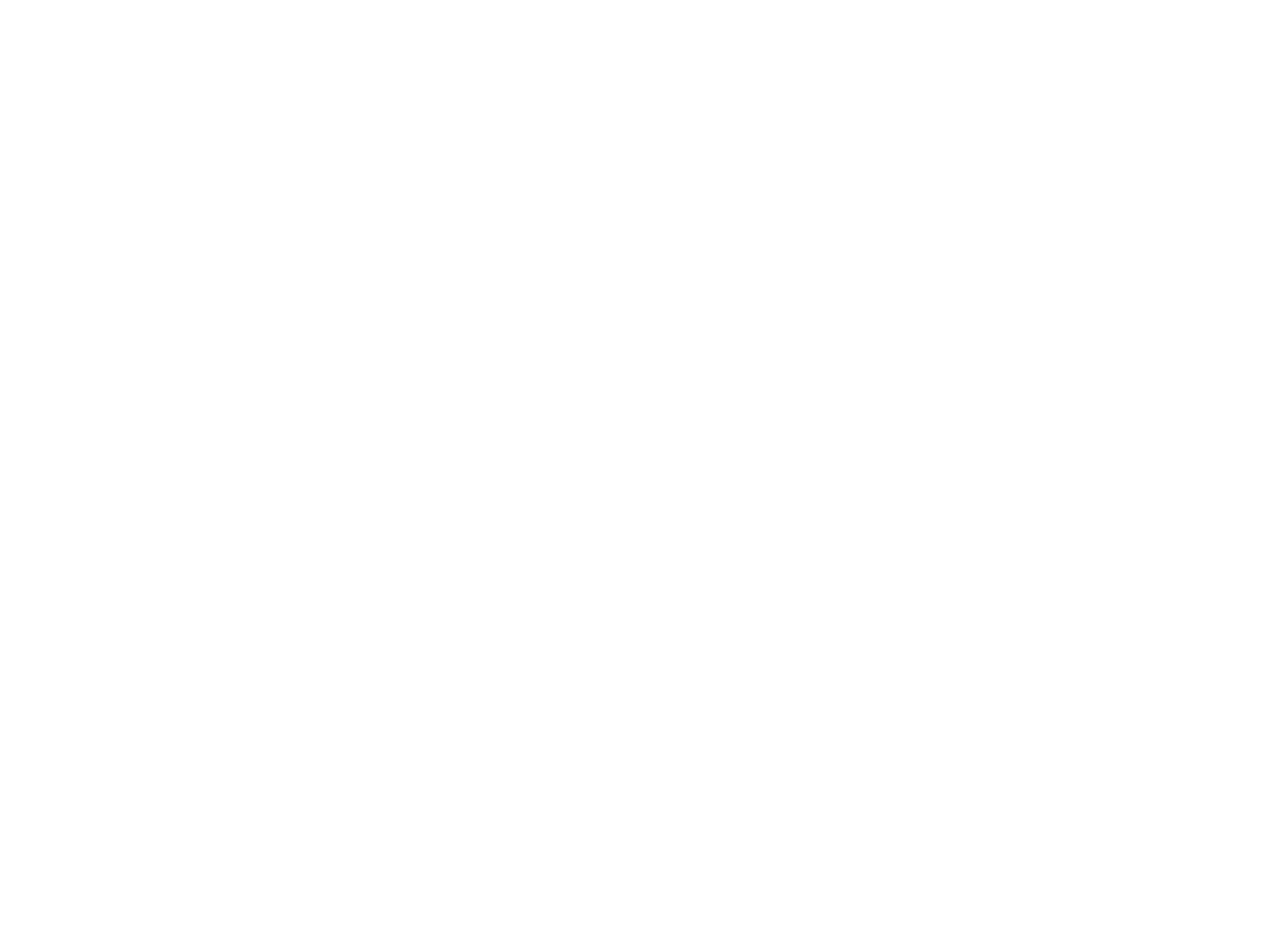
==== disco.html @ 9156b83f "almost doneee" ====
<!DOCTYPE html>
<html lang="en">
<head>
	<meta charset="UTF-8">
    <meta http-equiv="x-ua-compatible" content="ie=edge">
    	<title>Disco &#9733; Hannah Vine</title>
    <link rel="stylesheet" href="css/main.css">
    <meta name="viewport" content="width=device-width, initial-scale=1">
    <link rel="apple-touch-icon" href="img/apple-touch-icon.png">
    <link rel="icon" href="img/favicon.ico">
    <link rel="stylesheet" href="https://cdnjs.cloudflare.com/ajax/libs/font-awesome/4.7.0/css/font-awesome.min.css">
    <script src="https://code.jquery.com/jquery-3.1.1.min.js" integrity="sha256-hVVnYaiADRTO2PzUGmuLJr8BLUSjGIZsDYGmIJLv2b8=" crossorigin="anonymous"></script>
</head>
<body>
<!-- <div class="longscroll">
	<img class="iphone" src="img/disco/iphone2.png">
    <div class="scrollme">
    <img class="longscroll" src="img/disco/their-profile.jpg" alt="">
    </div>
</div> -->

<iframe width="438" height="930" src="//invis.io/9RCE2V24G" frameborder="0" allowfullscreen></iframe></body>
</html>
---- css/main.css ----
/*
 * What follows is the result of much research on cross-browser styling.
 * Credit left inline and big thanks to Nicolas Gallagher, Jonathan Neal,
 * Kroc Camen, and the H5BP dev community and team.
 */
/* ==========================================================================
   Base styles: opinionated defaults
   ========================================================================== */
/* line 11, ../scss/_before.scss */
html {
  color: #222;
  font-size: 1em;
  line-height: 1.4;
}

/*
 * Remove text-shadow in selection highlight:
 * https://twitter.com/miketaylr/status/12228805301
 *
 * These selection rule sets have to be separate.
 * Customize the background color to match your design.
 */
/* line 25, ../scss/_before.scss */
::selection {
  background: #b3d4fc;
  text-shadow: none;
}

/*
 * A better looking default horizontal rule
 */
/* line 34, ../scss/_before.scss */
hr {
  display: block;
  height: 1px;
  border: 0;
  border-top: 1px solid #ccc;
  margin: 1em 0;
  padding: 0;
}

/*
 * Remove the gap between audio, canvas, iframes,
 * images, videos and the bottom of their containers:
 * https://github.com/h5bp/html5-boilerplate/issues/440
 */
/* line 49, ../scss/_before.scss */
audio,
canvas,
iframe,
img,
svg,
video {
  vertical-align: middle;
}

/*
 * Remove default fieldset styles.
 */
/* line 62, ../scss/_before.scss */
fieldset {
  border: 0;
  margin: 0;
  padding: 0;
}

/*
 * Allow only vertical resizing of textareas.
 */
/* line 72, ../scss/_before.scss */
textarea {
  resize: vertical;
}

/* ==========================================================================
   Browser Upgrade Prompt
   ========================================================================== */
/* line 80, ../scss/_before.scss */
.browserupgrade {
  margin: 0.2em 0;
  background: #ccc;
  color: #000;
  padding: 0.2em 0;
}

/* line 2, ../scss/_base.scss */
*,
*:before,
*:after {
  padding: 0;
  margin: 0;
}

/* line 9, ../scss/_base.scss */
.container {
  width: 100vw;
  margin-left: auto;
  margin-right: auto;
  max-width: 100%;
}

/* line 16, ../scss/_base.scss */
.container2 {
  max-width: 100vw;
  margin-left: auto;
  margin-right: auto;
  padding-left: 20px;
}

/* line 23, ../scss/_base.scss */
.clearfix {
  display: table;
  content: " ";
  clear: both;
}

/* line 29, ../scss/_base.scss */
.container:after {
  content: " ";
  display: block;
  clear: both;
}

@font-face {
  font-family: "nowalt";
  src: url(../fonts/NowAlt-Medium.otf);
}
@font-face {
  font-family: "grobe";
  src: url(../fonts/grobe-deutschmeister.ttf);
}
@font-face {
  font-family: "circular-bold";
  src: url(../fonts/circular-bold.otf);
}
@font-face {
  font-family: "bluunext";
  src: url(../fonts/bluunext-bold.ttf);
}
@font-face {
  font-family: "bluunext-bolditalic";
  src: url(../fonts/bluunext-bolditalic.ttf);
}
@font-face {
  font-family: "circular";
  src: url(../fonts/circular-book.otf);
}
/* line 89, ../scss/_base.scss */
a:link {
  text-decoration: none;
  color: #242424;
}

/* line 94, ../scss/_base.scss */
a:visited {
  color: #242424;
}

/* line 98, ../scss/_base.scss */
a:hover {
  text-decoration: none;
  color: #a543ff;
}

/* line 103, ../scss/_base.scss */
a:active {
  text-decoration: none;
  color: black;
}

/* line 108, ../scss/_base.scss */
main .design a:link section {
  background-color: rgba(255, 196, 255, 0.1);
  border-color: #1e1e1e;
}

/* line 113, ../scss/_base.scss */
main .design a:visited section {
  background-color: rgba(255, 196, 255, 0.1);
}

/* line 117, ../scss/_base.scss */
main .design a:hover section {
  background-color: transparent;
}

/* line 121, ../scss/_base.scss */
main .design a:active section {
  background-color: #a543ff;
}

/* line 125, ../scss/_base.scss */
main .design a:link section p {
  color: rgba(255, 196, 255, 0.7);
}

/* line 130, ../scss/_base.scss */
main .design a:visited section p {
  color: rgba(255, 196, 255, 0.7);
}

/* line 134, ../scss/_base.scss */
main .design a:hover section p {
  color: #a543ff;
  border-color: #a543ff;
}

/* line 139, ../scss/_base.scss */
main .design a:active section p {
  color: #a543ff;
}

/* line 144, ../scss/_base.scss */
main .code a:link section {
  background-color: rgba(143, 255, 161, 0.05);
  border-color: rgba(143, 255, 161, 0.7);
}

/* line 149, ../scss/_base.scss */
main .code a:visited section {
  background-color: rgba(143, 255, 161, 0.1);
}

/* line 153, ../scss/_base.scss */
main .code a:hover section {
  background-color: transparent;
}

/* line 158, ../scss/_base.scss */
main .code a:active section {
  background-color: #a543ff;
}

/* line 162, ../scss/_base.scss */
main .code a:link section p {
  color: rgba(143, 255, 161, 0.7);
  border-color: #8fffa1;
}
/* line 166, ../scss/_base.scss */
main .code a:link section p i {
  display: none;
}

/* line 171, ../scss/_base.scss */
main .code a:visited section p {
  color: rgba(143, 255, 161, 0.7);
  border-color: rgba(143, 255, 161, 0.7);
}

/* line 176, ../scss/_base.scss */
main .code a:hover section p {
  color: #a543ff;
  border-color: #a543ff;
}
/* line 179, ../scss/_base.scss */
main .code a:hover section p i {
  display: inline;
}

/* line 184, ../scss/_base.scss */
main .code a:active section p {
  color: #a543ff;
}

/* line 189, ../scss/_base.scss */
main .resume a:link section {
  background-color: rgba(34, 138, 255, 0.2);
  border-color: #1e1e1e;
}

/* line 194, ../scss/_base.scss */
main .resume a:visited section {
  background-color: rgba(34, 138, 255, 0.4);
}

/* line 198, ../scss/_base.scss */
main .resume a:hover section {
  background-color: transparent;
}

/* line 202, ../scss/_base.scss */
main .resume a:active section {
  background-color: #a543ff;
}

/* line 206, ../scss/_base.scss */
body {
  font-family: "circular";
}

/* line 235, ../scss/_base.scss */
.top {
  height: 650px;
}

/* line 239, ../scss/_base.scss */
.head {
  position: fixed;
  background-color: white;
  width: 100%;
  margin-left: 0px;
  z-index: 1000;
  margin-top: -400px;
}

/* line 249, ../scss/_base.scss */
#plus {
  color: black;
  font-size: 55px;
  padding: 0px 10px;
}

/* line 256, ../scss/_base.scss */
a.anchor {
  display: block;
  position: relative;
  top: -130px;
  visibility: hidden;
}

/* line 263, ../scss/_base.scss */
header {
  font-family: "bluunext";
  font-size: 24px;
  color: white;
  min-width: 350px;
  text-align: center;
  display: flex;
  align-items: center;
  justify-content: space-between;
  max-width: 97vw;
  height: 60px;
}

/* line 279, ../scss/_base.scss */
h1 {
  margin-left: 3vw;
}

/* line 281, ../scss/_base.scss */
nav {
  font-family: "bluunext";
  font-variant: italic;
  max-width: 100%;
  background-color: grey;
  text-align: center;
  padding: 10px 0px;
}
/* line 289, ../scss/_base.scss */
nav ul {
  display: flex;
  justify-content: space-around;
  width: 60vw;
  /* text-align: center; */
  margin-left: auto;
  margin-right: auto;
}
/* line 296, ../scss/_base.scss */
nav ul li {
  display: inline;
  font-size: 14px;
  color: white;
}
/* line 301, ../scss/_base.scss */
nav ul li img {
  height: 12px;
  width: 12px;
}

/* line 309, ../scss/_base.scss */
li.maincontact {
  margin-right: 0px;
}

/* line 349, ../scss/_base.scss */
h2 {
  font-family: "bluunext";
  font-size: 26px;
  color: white;
  padding-left: 35px;
  padding-top: 10px;
}

/* line 357, ../scss/_base.scss */
.design section {
  background-color: rgba(255, 196, 255, 0.5);
}

/* line 361, ../scss/_base.scss */
.design h2 {
  color: #ffc4ff;
}

/* line 365, ../scss/_base.scss */
.code h2 {
  color: #8fffa1;
}

/* line 369, ../scss/_base.scss */
.resume h2 {
  color: #228aff;
}

/* line 373, ../scss/_base.scss */
main div.resume2 {
  margin-top: 0px;
  text-align: center;
}

/* line 378, ../scss/_base.scss */
img.resume2 {
  margin-top: 0px;
  max-height: 100vh;
  max-width: 100vw;
  vertical-align: middle;
}

/* line 385, ../scss/_base.scss */
.contact h2 {
  color: yellow;
}

/* line 389, ../scss/_base.scss */
.contact {
  background-color: rgba(255, 255, 0, 0.1);
}

/* line 393, ../scss/_base.scss */
.contact:hover {
  background-color: white;
}

/* line 397, ../scss/_base.scss */
p {
  font-family: "circular";
  font-size: 10px;
}

/* line 411, ../scss/_base.scss */
#introright {
  bottom: 13vw;
  position: relative;
  height: 300px;
  right: 13px;
  background-color: rgba(245, 245, 220, 0.6);
  float: right;
  width: 44vw;
  margin: 0px 50px 0px 0px;
  z-index: 3;
}
/* line 422, ../scss/_base.scss */
#introright p {
  padding: 10px;
  font-size: 12px;
  line-height: 20px;
}

/* line 431, ../scss/_base.scss */
#skillz {
  top: 213px;
  position: relative;
  margin-right: 3vw;
  left: -500px;
  z-index: 1;
}
/* line 438, ../scss/_base.scss */
#skillz p {
  text-transform: uppercase;
  letter-spacing: 1.6px;
  font-size: 8px;
}

/* line 446, ../scss/_base.scss */
#canvas-5 {
  top: 218px;
  position: relative;
  height: 385px;
  background-color: beige;
  /* float: right; */
  width: 44vw;
  margin: 0vw 3vw 0vw 0vw;
  z-index: 0;
}

/* line 457, ../scss/_base.scss */
#introleft {
  top: 0px;
  height: 700px;
  width: 100%;
  padding-top: 0px;
  background: url(../img/volcano-bg.jpg) no-repeat center center;
  background-size: cover;
  margin: 0vw;
  position: relative;
  float: left;
  z-index: 2;
  display: flex;
  justify-content: center;
  text-align: center;
}
/* line 478, ../scss/_base.scss */
#introleft p {
  font-size: 20px;
  color: #242424;
  padding: 30px 80px;
}
/* line 487, ../scss/_base.scss */
#introleft h4 {
  /* font-style: italic; */
  font-family: "bluunext";
  text-align: center;
  padding: 0px 10px;
  -webkit-text-stroke: black;
  -webkit-text-stroke-width: 1px;
  color: white;
}

/* line 506, ../scss/_base.scss */
.handshake {
  font-size: 7vw;
  position: relative;
  top: 30%;
}

/* line 515, ../scss/_base.scss */
#star {
  padding-top: 50px;
  margin-left: auto;
  margin-right: auto;
  text-align: center;
  position: static;
}
/* line 521, ../scss/_base.scss */
#star img {
  width: 15vw;
  margin: 0px -12px;
}
/* line 525, ../scss/_base.scss */
#star #starleft {
  position: relative;
}
/* line 528, ../scss/_base.scss */
#star #starright {
  position: relative;
}

/* line 533, ../scss/_base.scss */
#linedown {
  height: 100px;
  width: 2px;
  margin-left: auto;
  margin-right: auto;
}

/* line 540, ../scss/_base.scss */
.gradline {
  display: block;
  width: 450px;
  height: 7px;
  padding: 0px 12px;
}

/* line 547, ../scss/_base.scss */
#projectsnav {
  display: flex;
  align-items: center;
  transform: rotate(-90deg) translate(30%, -500px);
  z-index: 200;
}

/* line 554, ../scss/_base.scss */
#resumenav {
  display: flex;
  align-items: center;
  transform: rotate(-90deg) translate(30%, -500px);
}

/* line 577, ../scss/_base.scss */
.projvisuals {
  padding: 7vw 5vw;
  width: 50vw;
  position: relative;
  text-align: center;
  display: flex;
  flex-direction: column;
  align-items: center;
}
/* line 586, ../scss/_base.scss */
.projvisuals .topbar {
  z-index: 21;
}
/* line 590, ../scss/_base.scss */
.projvisuals img {
  width: 50vw;
  text-align: center;
  z-index: 20;
}
/* line 598, ../scss/_base.scss */
.projvisuals #proj1pic {
  -webkit-filter: drop-shadow(12px 12px 14px #7584ef);
}
/* line 603, ../scss/_base.scss */
.projvisuals #proj2pic {
  -webkit-filter: drop-shadow(12px 12px 14px #b069ce);
}

/* line 610, ../scss/_base.scss */
#proj1vis {
  background-color: aliceblue;
}

/* line 617, ../scss/_base.scss */
#proj2vis {
  background-color: rgba(232, 211, 237, 0.6);
}

/* line 621, ../scss/_base.scss */
#proj3vis {
  background-color: #e0ffe4;
  padding: 7vw 0vw;
}
/* line 626, ../scss/_base.scss */
#proj3vis img {
  width: 27vw;
  -webkit-filter: drop-shadow(12px 12px 14px #b2e64c);
}

/* line 633, ../scss/_base.scss */
.project {
  margin: 100px 0px;
}
/* line 635, ../scss/_base.scss */
.project a {
  display: flex;
  width: 93vw;
  margin-left: 5vw;
  margin-right: auto;
  justify-content: space-around;
  align-items: center;
}
/* line 650, ../scss/_base.scss */
.project a:hover p {
  color: black;
}

/* line 657, ../scss/_base.scss */
.pinfo {
  display: flex;
  flex-direction: column;
  width: 30vw;
  align-items: center;
}
/* line 662, ../scss/_base.scss */
.pinfo p {
  padding: 4vw 0vw;
  text-transform: uppercase;
  letter-spacing: 1.6px;
  font-size: 8px;
}
/* line 668, ../scss/_base.scss */
.pinfo .strokeme {
  -webkit-text-stroke: 1px black;
}
/* line 676, ../scss/_base.scss */
.pinfo .ptitle {
  color: white;
  width: 178px;
}

/* line 687, ../scss/_base.scss */
#p1title {
  font-family: 'grobe';
  text-align: right;
  float: right;
  /* margin-right: 1vw; */
  font-size: 51px;
  line-height: 50px;
}

/* line 698, ../scss/_base.scss */
#p2title {
  color: white;
  padding-right: 27px;
  font-size: 45px;
  font-family: circular-bold;
  padding-right: 3vw;
}
/* line 706, ../scss/_base.scss */
#p2title span {
  -webkit-text-stroke: 0px;
  font-size: 10px;
  color: black;
}

/* line 715, ../scss/_base.scss */
#p3title {
  font-family: "nowalt";
  font-size: 75px;
  letter-spacing: -1.6px;
}
/* line 719, ../scss/_base.scss */
#p3title img {
  width: 250px;
}

/* line 725, ../scss/_base.scss */
#resume1 {
  background-color: lightblue;
}

/* line 729, ../scss/_base.scss */
.fixme {
  position: fixed;
}

/* line 733, ../scss/_base.scss */
#projectstext {
  width: 110px;
  text-align: center;
  font-size: 12px;
  text-transform: uppercase;
  letter-spacing: 2px;
}

/* line 739, ../scss/_base.scss */
#resumetext {
  width: 110px;
  text-align: center;
  font-size: 12px;
  text-transform: uppercase;
  letter-spacing: 2px;
}

/* line 746, ../scss/_base.scss */
.xout {
  transform: rotate(45deg);
}

/* line 771, ../scss/_base.scss */
main {
  display: flex;
  flex-direction: column;
}
/* line 775, ../scss/_base.scss */
main div.design {
  padding-top: 120px;
}

/* line 780, ../scss/_base.scss */
main section {
  background-color: white;
  margin-bottom: 25px;
  margin-top: 25px;
  max-width: 100vw;
  display: flex;
  align-items: center;
}

/* line 792, ../scss/_base.scss */
main div {
  margin-top: 100px;
}

/* line 796, ../scss/_base.scss */
main section img {
  margin-left: 35px;
  margin-top: 20px;
  margin-bottom: 20px;
  vertical-align: middle;
  max-width: 80%;
}

/* line 804, ../scss/_base.scss */
main section p {
  display: inline;
  vertical-align: 50%;
  border: 1px solid #ffc4ff;
  padding: 5px;
  max-width: 100%;
  margin-right: 20px;
  font-size: 14px;
  margin-left: 20px;
  color: #242424;
}

/* line 816, ../scss/_base.scss */
.little {
  font-size: 10px;
  text-align: center;
}

/* line 821, ../scss/_base.scss */
.contact {
  max-width: 100vw;
  margin-bottom: 40px;
  padding-left: 40px;
  padding-right: 10px;
  color: #242424;
}
/* line 824, ../scss/_base.scss */
.contact h2 {
  margin-bottom: 30px;
  padding-left: 0px;
}
/* line 828, ../scss/_base.scss */
.contact p {
  font-size: 25px;
}

/* line 841, ../scss/_base.scss */
.iphone {
  width: 20%;
  position: absolute;
}

/* line 846, ../scss/_base.scss */
.longscroll {
  width: 20%;
}

/* line 850, ../scss/_base.scss */
.scrollme {
  position: fixed;
  height: 300px;
  overflow: hidden;
}

@media only screen and (max-width: 930px) {
  /* line 858, ../scss/_base.scss */
  main div.resume2 {
    margin-top: 0px;
  }

  /* line 861, ../scss/_base.scss */
  .stick {
    display: none;
  }

  /* line 864, ../scss/_base.scss */
  main section img {
    margin-left: 0px;
  }

  /* line 867, ../scss/_base.scss */
  .head {
    display: block;
  }

  /* line 870, ../scss/_base.scss */
  nav {
    padding-left: 40px;
    padding-bottom: 10px;
    padding-top: 10px;
    width: 100vw;
  }
  /* line 878, ../scss/_base.scss */
  nav a {
    font-size: 18px;
  }

  /* line 882, ../scss/_base.scss */
  .intro {
    width: 100%;
  }
  /* line 884, ../scss/_base.scss */
  .intro p {
    padding-left: 20px;
    padding-right: 20px;
    margin-top: 37px;
    margin-bottom: 40px;
    padding-bottom: 40px;
    font-size: 25px;
  }

  /* line 897, ../scss/_base.scss */
  main section {
    display: flex;
    flex-direction: column;
  }

  /* line 901, ../scss/_base.scss */
  main section p {
    display: block;
    margin-top: 20px;
    margin-bottom: 20px;
    border: none;
    text-align: center;
    font-size: 20px;
  }

  /* line 909, ../scss/_base.scss */
  main section a {
    text-align: center;
  }

  /* line 912, ../scss/_base.scss */
  main section img {
    margin-bottom: 0px;
    text-align: center;
  }

  /* line 918, ../scss/_base.scss */
  .gallery .container2 {
    padding-left: 0px;
  }
  /* line 921, ../scss/_base.scss */
  .gallery div {
    padding-right: 0px;
  }
  /* line 924, ../scss/_base.scss */
  .gallery main {
    margin-top: 0px;
  }
  /* line 927, ../scss/_base.scss */
  .gallery section {
    align-items: center;
    text-align: center;
  }
  /* line 930, ../scss/_base.scss */
  .gallery section img {
    max-width: 100%;
  }
  /* line 934, ../scss/_base.scss */
  .gallery main {
    display: flex;
    flex-direction: column-reverse;
    vertical-align: 50%;
    margin-top: 0px;
  }
  /* line 940, ../scss/_base.scss */
  .gallery h2 {
    padding-left: 0px;
  }
  /* line 943, ../scss/_base.scss */
  .gallery .description {
    float: none;
    position: inherit;
    max-width: 80%;
    text-align: center;
    margin-left: 0px;
    margin-right: 0px;
    padding-left: 50px;
    padding-right: 50px;
  }
  /* line 952, ../scss/_base.scss */
  .gallery .description p {
    font-size: 20px;
    line-height: 30px;
  }
  /* line 957, ../scss/_base.scss */
  .gallery section p {
    max-width: 80vw;
  }
  /* line 960, ../scss/_base.scss */
  .gallery .image {
    margin-left: 5vw;
    margin-right: 5vw;
    margin-top: 0px;
  }
}
@media only screen and (max-width: 770px) {
  /* line 971, ../scss/_base.scss */
  #projectsnav {
    transform: rotate(-90deg) translate(30%, -513px);
  }

  /* line 975, ../scss/_base.scss */
  #resumenav {
    transform: rotate(-90deg) translate(30%, -513px);
  }

  /* line 979, ../scss/_base.scss */
  #introleft h4 {
    -webkit-text-stroke-width: .7px;
  }

  /* line 985, ../scss/_base.scss */
  #project1 a {
    flex-direction: column;
  }
  /* line 988, ../scss/_base.scss */
  #project1 a img {
    width: 70vw;
  }

  /* line 993, ../scss/_base.scss */
  #project2 a {
    flex-direction: column-reverse;
  }
  /* line 995, ../scss/_base.scss */
  #project2 a img {
    width: 70vw;
  }

  /* line 1000, ../scss/_base.scss */
  #project3 a {
    flex-direction: column;
  }
  /* line 1002, ../scss/_base.scss */
  #project3 a img {
    width: 50vw;
  }

  /* line 1007, ../scss/_base.scss */
  .projvisuals {
    padding: 7vw 0vw;
    width: 100vw;
    margin: 20px 0px 60px 0px;
  }

  /* line 1013, ../scss/_base.scss */
  #projects {
    z-index: 100;
    position: relative;
    top: 50px;
  }

  /* line 1020, ../scss/_base.scss */
  .project a {
    width: 100vw;
  }

  /* line 1025, ../scss/_base.scss */
  .project {
    margin: 50px 0px;
  }
  /* line 1028, ../scss/_base.scss */
  .project a {
    margin-left: 0vw;
    margin-right: 0vw;
  }

  /* line 1035, ../scss/_base.scss */
  #p1title {
    float: none;
    text-align: center;
    -webkit-text-stroke: 0.7px black;
  }

  /* line 1042, ../scss/_base.scss */
  .pinfo {
    width: 100vw;
    margin-left: auto;
    margin-right: auto;
    text-align: center;
  }
  /* line 1048, ../scss/_base.scss */
  .pinfo .ptitle {
    width: 80vw;
    margin-left: auto;
    margin-right: auto;
  }
  /* line 1055, ../scss/_base.scss */
  .pinfo p {
    padding: 25px 0px;
  }

  /* line 1060, ../scss/_base.scss */
  #p2title {
    font-size: 35px;
    padding-right: 0px;
    -webkit-text-stroke: 0.7px black;
  }
}
@media only screen and (max-width: 580px) {
  /* line 1082, ../scss/_base.scss */
  #p2title {
    font-size: 28px;
    padding-right: 0px;
    -webkit-text-stroke: 0.5px black;
  }

  /* line 1089, ../scss/_base.scss */
  #introleft h4 {
    -webkit-text-stroke-width: .5px;
  }

  /* line 1093, ../scss/_base.scss */
  #projects {
    position: relative;
    top: 100px;
  }

  /* line 1098, ../scss/_base.scss */
  main.resume2 {
    margin-top: 0px;
  }

  /* line 1101, ../scss/_base.scss */
  .stick {
    display: none;
  }

  /* line 1104, ../scss/_base.scss */
  main {
    margin-top: 200px;
  }

  /* line 1107, ../scss/_base.scss */
  main section img {
    margin-left: 0px;
  }

  /* line 1124, ../scss/_base.scss */
  .intro p {
    font-size: 18px;
    margin-top: -10px;
    line-height: 35px;
    margin-bottom: 50px;
    padding: 20px 40px;
  }

  /* line 1132, ../scss/_base.scss */
  .intro {
    margin-top: 0px;
    padding-top: 123px;
    padding-bottom: 55px;
    max-width: 100vw;
  }

  /* line 1140, ../scss/_base.scss */
  .handshake {
    top: 130px;
    font-size: 9vw;
  }

  /* line 1143, ../scss/_base.scss */
  h2 {
    font-family: "bluunext";
  }

  /* line 1146, ../scss/_base.scss */
  nav {
    float: none;
    width: 100%;
    margin-top: -10px;
    padding-left: 15px;
    text-align: center;
  }

  /* line 1154, ../scss/_base.scss */
  nav ul {
    width: 80vw;
    /* text-align: center; */
  }
  /* line 1157, ../scss/_base.scss */
  nav ul li {
    display: inline;
    font-size: 28px;
    word-spacing: -8px;
    letter-spacing: -.6px;
    padding-left: 0px;
  }
  /* line 1163, ../scss/_base.scss */
  nav ul li a {
    font-size: 18px;
  }
  /* line 1166, ../scss/_base.scss */
  nav ul li img {
    height: 6px;
    width: 6px;
    margin-right: 6px;
  }

  /* line 1175, ../scss/_base.scss */
  #introleft {
    top: 0px;
    float: none;
    width: 100%;
  }

  /* line 1181, ../scss/_base.scss */
  #canvas-5 {
    width: 100vw;
    float: none;
    margin: 0px;
    top: 90px;
  }

  /* line 1188, ../scss/_base.scss */
  #introright {
    float: none;
    width: 83vw;
    bottom: 250px;
    margin-left: auto;
    margin-right: auto;
    float: none;
    right: 0px;
  }
  /* line 1197, ../scss/_base.scss */
  #introright p {
    position: absolute;
  }

  /* line 1203, ../scss/_base.scss */
  #skillz {
    top: 80px;
  }

  /* line 1211, ../scss/_base.scss */
  .contact p {
    font-size: 20px;
  }

  /* line 1217, ../scss/_base.scss */
  .gallery i {
    margin-top: 42px;
    margin-left: 15px;
    padding-right: 10px;
    font-size: 42px;
  }
  /* line 1223, ../scss/_base.scss */
  .gallery .container2 {
    padding-left: 0px;
  }
  /* line 1226, ../scss/_base.scss */
  .gallery .description {
    padding: 0px;
    max-width: 95%;
    margin-left: auto;
    margin-right: auto;
  }
  /* line 1246, ../scss/_base.scss */
  .gallery .image {
    margin-top: -30px;
  }
  /* line 1249, ../scss/_base.scss */
  .gallery .back {
    font-size: 40px;
  }
}
/* ==========================================================================
   Helper classes
   ========================================================================== */
/*
 * Hide visually and from screen readers
 */
/* line 9, ../scss/_after.scss */
.hidden {
  display: none !important;
}

/*
 * Hide only visually, but have it available for screen readers:
 * https://snook.ca/archives/html_and_css/hiding-content-for-accessibility
 */
/* line 18, ../scss/_after.scss */
.visuallyhidden {
  border: 0;
  clip: rect(0 0 0 0);
  height: 1px;
  margin: -1px;
  overflow: hidden;
  padding: 0;
  position: absolute;
  width: 1px;
}

/*
 * Extends the .visuallyhidden class to allow the element
 * to be focusable when navigated to via the keyboard:
 * https://www.drupal.org/node/897638
 */
/* line 35, ../scss/_after.scss */
.visuallyhidden.focusable:active,
.visuallyhidden.focusable:focus {
  clip: auto;
  height: auto;
  margin: 0;
  overflow: visible;
  position: static;
  width: auto;
}

/*
 * Hide visually and from screen readers, but maintain layout
 */
/* line 49, ../scss/_after.scss */
.invisible {
  visibility: hidden;
}

/*
 * Clearfix: contain floats
 *
 * For modern browsers
 * 1. The space content is one way to avoid an Opera bug when the
 *    `contenteditable` attribute is included anywhere else in the document.
 *    Otherwise it causes space to appear at the top and bottom of elements
 *    that receive the `clearfix` class.
 * 2. The use of `table` rather than `block` is only necessary if using
 *    `:before` to contain the top-margins of child elements.
 */
/* line 65, ../scss/_after.scss */
.clearfix:before,
.clearfix:after {
  content: " ";
  /* 1 */
  display: table;
  /* 2 */
}

/* line 71, ../scss/_after.scss */
.clearfix:after {
  clear: both;
}

/* ==========================================================================
   EXAMPLE Media Queries for Responsive Design.
   These examples override the primary ('mobile first') styles.
   Modify as content requires.
   ========================================================================== */
@media only screen and (min-width: 35em) {
  /* Style adjustments for viewports that meet the condition */
}
@media print, (min-resolution: 1.25dppx), (min-resolution: 120dpi) {
  /* Style adjustments for high resolution devices */
}
/* ==========================================================================
   Print styles.
   Inlined to avoid the additional HTTP request:
   http://www.phpied.com/delay-loading-your-print-css/
   ========================================================================== */
@media print {
  /* line 98, ../scss/_after.scss */
  *,
  *:before,
  *:after,
  *:first-letter,
  p:first-line,
  div:first-line,
  blockquote:first-line,
  li:first-line {
    background: transparent !important;
    color: #000 !important;
    /* Black prints faster:
       http://www.sanbeiji.com/archives/953 */
    box-shadow: none !important;
    text-shadow: none !important;
  }

  /* line 113, ../scss/_after.scss */
  a,
  a:visited {
    text-decoration: underline;
  }

  /* line 118, ../scss/_after.scss */
  a[href]:after {
    content: " (" attr(href) ")";
  }

  /* line 122, ../scss/_after.scss */
  abbr[title]:after {
    content: " (" attr(title) ")";
  }

  /*
   * Don't show links that are fragment identifiers,
   * or use the `javascript:` pseudo protocol
   */
  /* line 131, ../scss/_after.scss */
  a[href^="#"]:after,
  a[href^="javascript:"]:after {
    content: "";
  }

  /* line 136, ../scss/_after.scss */
  pre {
    white-space: pre-wrap !important;
  }

  /* line 139, ../scss/_after.scss */
  pre,
  blockquote {
    border: 1px solid #999;
    page-break-inside: avoid;
  }

  /*
   * Printing Tables:
   * http://css-discuss.incutio.com/wiki/Printing_Tables
   */
  /* line 150, ../scss/_after.scss */
  thead {
    display: table-header-group;
  }

  /* line 154, ../scss/_after.scss */
  tr,
  img {
    page-break-inside: avoid;
  }

  /* line 159, ../scss/_after.scss */
  p,
  h2,
  h3 {
    orphans: 3;
    widows: 3;
  }

  /* line 166, ../scss/_after.scss */
  h2,
  h3 {
    page-break-after: avoid;
  }
}
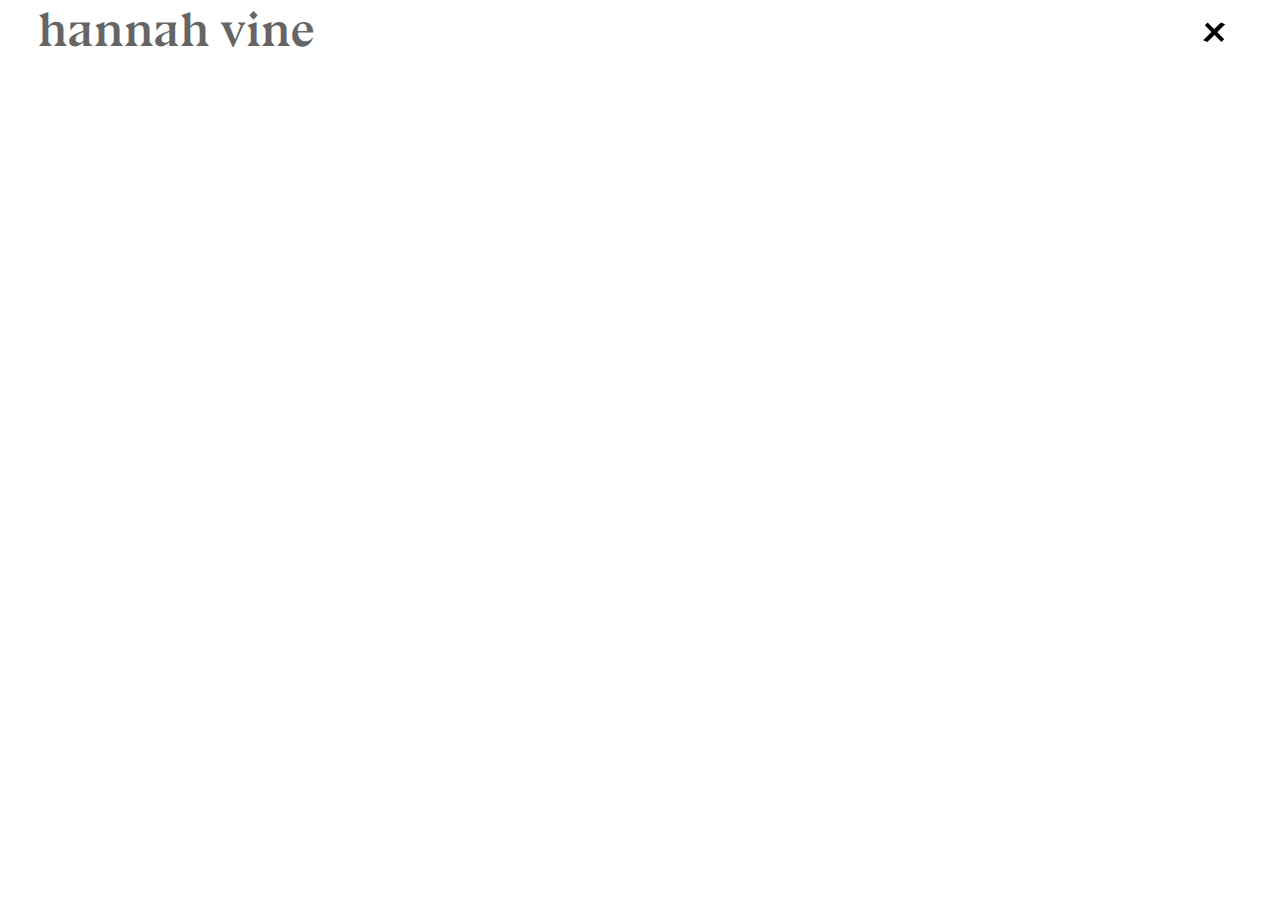
==== commit dd9614e9: "added extras section" ====
--- a/disco.html
+++ b/disco.html
@@ -18,6 +18,36 @@
     <img class="longscroll" src="img/disco/their-profile.jpg" alt="">
     </div>
 </div> -->
+<div class="top2" id="top2">
+        <section class="head2">
+<!--             <nav id="nav2">
+                <ul>
+                    <li>
+                        <a href="index.html/#projects" id="projlink">
+                           projects</a>
+                    </li>
+                    <li>
+                        <a href="index.html/#resume" id="resumelink"> resume</a>
+                    </li>
+                    <li class="maincontact">
+                        <a href="index.html/#contact">
+                           contact</a>
+                    </li>
+                </ul>
+            </nav> -->
+             <header id="header2">
+                          <a href="index.html#projects">
 
-<iframe width="438" height="930" src="//invis.io/9RCE2V24G" frameborder="0" allowfullscreen></iframe></body>
+                <h1>                
+hannah vine</h1>
+</a>
+             <a href="index.html#projects">
+
+<div id="backhome">+</div>
+</a>
+
+            </header>
+        </section>
+    </div>
+
 </html>--- a/css/main.css
+++ b/css/main.css
@@ -145,155 +145,211 @@
   font-family: "circular";
   src: url(../fonts/circular-book.otf);
 }
-/* line 89, ../scss/_base.scss */
+/* line 90, ../scss/_base.scss */
+a {
+  color: black;
+}
+
+/* line 94, ../scss/_base.scss */
+a:-webkit-any-link {
+  color: black;
+}
+
+/* line 98, ../scss/_base.scss */
 a:link {
   text-decoration: none;
-  color: #242424;
-}
-
-/* line 94, ../scss/_base.scss */
+  color: black;
+}
+
+/* line 103, ../scss/_base.scss */
 a:visited {
-  color: #242424;
-}
-
-/* line 98, ../scss/_base.scss */
+  text-decoration: none;
+  color: black;
+}
+
+/* line 108, ../scss/_base.scss */
 a:hover {
   text-decoration: none;
-  color: #a543ff;
-}
-
-/* line 103, ../scss/_base.scss */
+  color: black;
+}
+
+/* line 114, ../scss/_base.scss */
 a:active {
   text-decoration: none;
   color: black;
 }
 
-/* line 108, ../scss/_base.scss */
+/* line 119, ../scss/_base.scss */
+header a:link {
+  color: black;
+}
+
+/* line 122, ../scss/_base.scss */
+header a:visited {
+  color: black;
+}
+
+/* line 126, ../scss/_base.scss */
+header a:hover {
+  color: black;
+  opacity: .6;
+}
+
+/* line 132, ../scss/_base.scss */
+header a:active {
+  color: black;
+}
+
+/* line 135, ../scss/_base.scss */
+nav a:link {
+  text-decoration: none;
+  color: #242424;
+}
+
+/* line 140, ../scss/_base.scss */
+nav a:visited {
+  color: #242424;
+  opacity: .5;
+}
+
+/* line 146, ../scss/_base.scss */
+nav a:hover {
+  text-decoration: none;
+  opacity: .5;
+}
+
+/* line 151, ../scss/_base.scss */
+nav a:active {
+  text-decoration: none;
+  color: black;
+}
+
+/* line 156, ../scss/_base.scss */
 main .design a:link section {
   background-color: rgba(255, 196, 255, 0.1);
   border-color: #1e1e1e;
 }
 
-/* line 113, ../scss/_base.scss */
+/* line 161, ../scss/_base.scss */
 main .design a:visited section {
   background-color: rgba(255, 196, 255, 0.1);
 }
 
-/* line 117, ../scss/_base.scss */
+/* line 165, ../scss/_base.scss */
 main .design a:hover section {
   background-color: transparent;
 }
 
-/* line 121, ../scss/_base.scss */
+/* line 169, ../scss/_base.scss */
 main .design a:active section {
   background-color: #a543ff;
 }
 
-/* line 125, ../scss/_base.scss */
+/* line 173, ../scss/_base.scss */
 main .design a:link section p {
   color: rgba(255, 196, 255, 0.7);
 }
 
-/* line 130, ../scss/_base.scss */
+/* line 178, ../scss/_base.scss */
 main .design a:visited section p {
   color: rgba(255, 196, 255, 0.7);
 }
 
-/* line 134, ../scss/_base.scss */
+/* line 182, ../scss/_base.scss */
 main .design a:hover section p {
   color: #a543ff;
   border-color: #a543ff;
 }
 
-/* line 139, ../scss/_base.scss */
+/* line 187, ../scss/_base.scss */
 main .design a:active section p {
   color: #a543ff;
 }
 
-/* line 144, ../scss/_base.scss */
+/* line 192, ../scss/_base.scss */
 main .code a:link section {
   background-color: rgba(143, 255, 161, 0.05);
   border-color: rgba(143, 255, 161, 0.7);
 }
 
-/* line 149, ../scss/_base.scss */
+/* line 197, ../scss/_base.scss */
 main .code a:visited section {
   background-color: rgba(143, 255, 161, 0.1);
 }
 
-/* line 153, ../scss/_base.scss */
+/* line 201, ../scss/_base.scss */
 main .code a:hover section {
   background-color: transparent;
 }
 
-/* line 158, ../scss/_base.scss */
+/* line 206, ../scss/_base.scss */
 main .code a:active section {
   background-color: #a543ff;
 }
 
-/* line 162, ../scss/_base.scss */
+/* line 210, ../scss/_base.scss */
 main .code a:link section p {
   color: rgba(143, 255, 161, 0.7);
   border-color: #8fffa1;
 }
-/* line 166, ../scss/_base.scss */
+/* line 214, ../scss/_base.scss */
 main .code a:link section p i {
   display: none;
 }
 
-/* line 171, ../scss/_base.scss */
+/* line 219, ../scss/_base.scss */
 main .code a:visited section p {
   color: rgba(143, 255, 161, 0.7);
   border-color: rgba(143, 255, 161, 0.7);
 }
 
-/* line 176, ../scss/_base.scss */
+/* line 224, ../scss/_base.scss */
 main .code a:hover section p {
   color: #a543ff;
   border-color: #a543ff;
 }
-/* line 179, ../scss/_base.scss */
+/* line 227, ../scss/_base.scss */
 main .code a:hover section p i {
   display: inline;
 }
 
-/* line 184, ../scss/_base.scss */
+/* line 232, ../scss/_base.scss */
 main .code a:active section p {
   color: #a543ff;
 }
 
-/* line 189, ../scss/_base.scss */
+/* line 237, ../scss/_base.scss */
 main .resume a:link section {
   background-color: rgba(34, 138, 255, 0.2);
   border-color: #1e1e1e;
 }
 
-/* line 194, ../scss/_base.scss */
+/* line 242, ../scss/_base.scss */
 main .resume a:visited section {
   background-color: rgba(34, 138, 255, 0.4);
 }
 
-/* line 198, ../scss/_base.scss */
+/* line 246, ../scss/_base.scss */
 main .resume a:hover section {
   background-color: transparent;
 }
 
-/* line 202, ../scss/_base.scss */
+/* line 250, ../scss/_base.scss */
 main .resume a:active section {
   background-color: #a543ff;
 }
 
-/* line 206, ../scss/_base.scss */
+/* line 254, ../scss/_base.scss */
 body {
   font-family: "circular";
 }
 
-/* line 235, ../scss/_base.scss */
+/* line 283, ../scss/_base.scss */
 .top {
   height: 650px;
 }
 
-/* line 239, ../scss/_base.scss */
+/* line 287, ../scss/_base.scss */
 .head {
   position: fixed;
   background-color: white;
@@ -303,14 +359,15 @@
   margin-top: -400px;
 }
 
-/* line 249, ../scss/_base.scss */
+/* line 297, ../scss/_base.scss */
 #plus {
   color: black;
   font-size: 55px;
+  cursor: pointer;
   padding: 0px 10px;
 }
 
-/* line 256, ../scss/_base.scss */
+/* line 304, ../scss/_base.scss */
 a.anchor {
   display: block;
   position: relative;
@@ -318,7 +375,7 @@
   visibility: hidden;
 }
 
-/* line 263, ../scss/_base.scss */
+/* line 311, ../scss/_base.scss */
 header {
   font-family: "bluunext";
   font-size: 24px;
@@ -332,21 +389,44 @@
   height: 60px;
 }
 
-/* line 279, ../scss/_base.scss */
+/* line 327, ../scss/_base.scss */
 h1 {
   margin-left: 3vw;
 }
 
-/* line 281, ../scss/_base.scss */
+/* line 330, ../scss/_base.scss */
+#contact {
+  width: 100vw;
+  margin-left: auto;
+  margin-right: auto;
+  text-align: center;
+  padding: 50px 0px;
+  /* height: 100px; */
+  background-color: #f5f6fc;
+}
+
+/* line 340, ../scss/_base.scss */
+.contactinfo {
+  font-family: "circular";
+  font-size: 11px;
+  letter-spacing: 1.3px;
+}
+/* line 345, ../scss/_base.scss */
+.contactinfo .fa {
+  margin: 0px 7px;
+  font-size: 13px;
+}
+
+/* line 354, ../scss/_base.scss */
 nav {
   font-family: "bluunext";
   font-variant: italic;
   max-width: 100%;
-  background-color: grey;
+  background-color: rgba(229, 231, 246, 0.38);
   text-align: center;
   padding: 10px 0px;
 }
-/* line 289, ../scss/_base.scss */
+/* line 362, ../scss/_base.scss */
 nav ul {
   display: flex;
   justify-content: space-around;
@@ -354,25 +434,26 @@
   /* text-align: center; */
   margin-left: auto;
   margin-right: auto;
-}
-/* line 296, ../scss/_base.scss */
+  align-items: center;
+}
+/* line 370, ../scss/_base.scss */
 nav ul li {
   display: inline;
   font-size: 14px;
   color: white;
 }
-/* line 301, ../scss/_base.scss */
+/* line 375, ../scss/_base.scss */
 nav ul li img {
   height: 12px;
   width: 12px;
 }
 
-/* line 309, ../scss/_base.scss */
+/* line 383, ../scss/_base.scss */
 li.maincontact {
   margin-right: 0px;
 }
 
-/* line 349, ../scss/_base.scss */
+/* line 389, ../scss/_base.scss */
 h2 {
   font-family: "bluunext";
   font-size: 26px;
@@ -381,33 +462,33 @@
   padding-top: 10px;
 }
 
-/* line 357, ../scss/_base.scss */
+/* line 397, ../scss/_base.scss */
 .design section {
   background-color: rgba(255, 196, 255, 0.5);
 }
 
-/* line 361, ../scss/_base.scss */
+/* line 401, ../scss/_base.scss */
 .design h2 {
   color: #ffc4ff;
 }
 
-/* line 365, ../scss/_base.scss */
+/* line 405, ../scss/_base.scss */
 .code h2 {
   color: #8fffa1;
 }
 
-/* line 369, ../scss/_base.scss */
+/* line 409, ../scss/_base.scss */
 .resume h2 {
   color: #228aff;
 }
 
-/* line 373, ../scss/_base.scss */
+/* line 413, ../scss/_base.scss */
 main div.resume2 {
   margin-top: 0px;
   text-align: center;
 }
 
-/* line 378, ../scss/_base.scss */
+/* line 418, ../scss/_base.scss */
 img.resume2 {
   margin-top: 0px;
   max-height: 100vh;
@@ -415,47 +496,47 @@
   vertical-align: middle;
 }
 
-/* line 385, ../scss/_base.scss */
+/* line 425, ../scss/_base.scss */
 .contact h2 {
   color: yellow;
 }
 
-/* line 389, ../scss/_base.scss */
+/* line 429, ../scss/_base.scss */
 .contact {
   background-color: rgba(255, 255, 0, 0.1);
 }
 
-/* line 393, ../scss/_base.scss */
+/* line 433, ../scss/_base.scss */
 .contact:hover {
   background-color: white;
 }
 
-/* line 397, ../scss/_base.scss */
+/* line 437, ../scss/_base.scss */
 p {
   font-family: "circular";
   font-size: 10px;
 }
 
-/* line 411, ../scss/_base.scss */
+/* line 444, ../scss/_base.scss */
 #introright {
-  bottom: 13vw;
+  bottom: 117px;
   position: relative;
-  height: 300px;
-  right: 13px;
-  background-color: rgba(245, 245, 220, 0.6);
+  height: 294px;
+  right: 22px;
+  background-color: rgba(229, 231, 236, 0.38);
   float: right;
-  width: 44vw;
+  width: 43vw;
   margin: 0px 50px 0px 0px;
   z-index: 3;
 }
-/* line 422, ../scss/_base.scss */
+/* line 456, ../scss/_base.scss */
 #introright p {
   padding: 10px;
   font-size: 12px;
   line-height: 20px;
 }
 
-/* line 431, ../scss/_base.scss */
+/* line 465, ../scss/_base.scss */
 #skillz {
   top: 213px;
   position: relative;
@@ -463,18 +544,18 @@
   left: -500px;
   z-index: 1;
 }
-/* line 438, ../scss/_base.scss */
+/* line 472, ../scss/_base.scss */
 #skillz p {
   text-transform: uppercase;
   letter-spacing: 1.6px;
   font-size: 8px;
 }
 
-/* line 446, ../scss/_base.scss */
+/* line 480, ../scss/_base.scss */
 #canvas-5 {
   top: 218px;
   position: relative;
-  height: 385px;
+  height: 375px;
   background-color: beige;
   /* float: right; */
   width: 44vw;
@@ -482,7 +563,7 @@
   z-index: 0;
 }
 
-/* line 457, ../scss/_base.scss */
+/* line 491, ../scss/_base.scss */
 #introleft {
   top: 0px;
   height: 700px;
@@ -498,13 +579,13 @@
   justify-content: center;
   text-align: center;
 }
-/* line 478, ../scss/_base.scss */
+/* line 512, ../scss/_base.scss */
 #introleft p {
   font-size: 20px;
   color: #242424;
   padding: 30px 80px;
 }
-/* line 487, ../scss/_base.scss */
+/* line 521, ../scss/_base.scss */
 #introleft h4 {
   /* font-style: italic; */
   font-family: "bluunext";
@@ -515,14 +596,14 @@
   color: white;
 }
 
-/* line 506, ../scss/_base.scss */
+/* line 540, ../scss/_base.scss */
 .handshake {
   font-size: 7vw;
   position: relative;
   top: 30%;
 }
 
-/* line 515, ../scss/_base.scss */
+/* line 549, ../scss/_base.scss */
 #star {
   padding-top: 50px;
   margin-left: auto;
@@ -530,21 +611,21 @@
   text-align: center;
   position: static;
 }
-/* line 521, ../scss/_base.scss */
+/* line 555, ../scss/_base.scss */
 #star img {
   width: 15vw;
   margin: 0px -12px;
 }
-/* line 525, ../scss/_base.scss */
+/* line 559, ../scss/_base.scss */
 #star #starleft {
   position: relative;
 }
-/* line 528, ../scss/_base.scss */
+/* line 562, ../scss/_base.scss */
 #star #starright {
   position: relative;
 }
 
-/* line 533, ../scss/_base.scss */
+/* line 567, ../scss/_base.scss */
 #linedown {
   height: 100px;
   width: 2px;
@@ -552,7 +633,7 @@
   margin-right: auto;
 }
 
-/* line 540, ../scss/_base.scss */
+/* line 574, ../scss/_base.scss */
 .gradline {
   display: block;
   width: 450px;
@@ -560,7 +641,7 @@
   padding: 0px 12px;
 }
 
-/* line 547, ../scss/_base.scss */
+/* line 581, ../scss/_base.scss */
 #projectsnav {
   display: flex;
   align-items: center;
@@ -568,14 +649,14 @@
   z-index: 200;
 }
 
-/* line 554, ../scss/_base.scss */
+/* line 588, ../scss/_base.scss */
 #resumenav {
   display: flex;
   align-items: center;
   transform: rotate(-90deg) translate(30%, -500px);
 }
 
-/* line 577, ../scss/_base.scss */
+/* line 611, ../scss/_base.scss */
 .projvisuals {
   padding: 7vw 5vw;
   width: 50vw;
@@ -585,51 +666,51 @@
   flex-direction: column;
   align-items: center;
 }
-/* line 586, ../scss/_base.scss */
+/* line 620, ../scss/_base.scss */
 .projvisuals .topbar {
   z-index: 21;
 }
-/* line 590, ../scss/_base.scss */
+/* line 624, ../scss/_base.scss */
 .projvisuals img {
   width: 50vw;
   text-align: center;
   z-index: 20;
 }
-/* line 598, ../scss/_base.scss */
+/* line 632, ../scss/_base.scss */
 .projvisuals #proj1pic {
-  -webkit-filter: drop-shadow(12px 12px 14px #7584ef);
-}
-/* line 603, ../scss/_base.scss */
+  -webkit-filter: drop-shadow(3px 3px 15px #3b0c36);
+}
+/* line 637, ../scss/_base.scss */
 .projvisuals #proj2pic {
-  -webkit-filter: drop-shadow(12px 12px 14px #b069ce);
-}
-
-/* line 610, ../scss/_base.scss */
+  -webkit-filter: drop-shadow(3px 3px 15px rgba(51, 58, 165, 0.6));
+}
+
+/* line 644, ../scss/_base.scss */
 #proj1vis {
   background-color: aliceblue;
 }
 
-/* line 617, ../scss/_base.scss */
+/* line 651, ../scss/_base.scss */
 #proj2vis {
-  background-color: rgba(232, 211, 237, 0.6);
-}
-
-/* line 621, ../scss/_base.scss */
+  background-color: rgba(232, 211, 237, 0.32);
+}
+
+/* line 655, ../scss/_base.scss */
 #proj3vis {
-  background-color: #e0ffe4;
+  background-color: rgba(176, 226, 192, 0.2);
   padding: 7vw 0vw;
 }
-/* line 626, ../scss/_base.scss */
+/* line 660, ../scss/_base.scss */
 #proj3vis img {
   width: 27vw;
-  -webkit-filter: drop-shadow(12px 12px 14px #b2e64c);
-}
-
-/* line 633, ../scss/_base.scss */
+  -webkit-filter: drop-shadow(1px 1px 16px rgba(12, 186, 255, 0.6));
+}
+
+/* line 667, ../scss/_base.scss */
 .project {
   margin: 100px 0px;
 }
-/* line 635, ../scss/_base.scss */
+/* line 669, ../scss/_base.scss */
 .project a {
   display: flex;
   width: 93vw;
@@ -638,36 +719,36 @@
   justify-content: space-around;
   align-items: center;
 }
-/* line 650, ../scss/_base.scss */
+/* line 686, ../scss/_base.scss */
 .project a:hover p {
   color: black;
 }
 
-/* line 657, ../scss/_base.scss */
+/* line 695, ../scss/_base.scss */
 .pinfo {
   display: flex;
   flex-direction: column;
   width: 30vw;
   align-items: center;
 }
-/* line 662, ../scss/_base.scss */
+/* line 700, ../scss/_base.scss */
 .pinfo p {
   padding: 4vw 0vw;
   text-transform: uppercase;
   letter-spacing: 1.6px;
   font-size: 8px;
 }
-/* line 668, ../scss/_base.scss */
+/* line 706, ../scss/_base.scss */
 .pinfo .strokeme {
   -webkit-text-stroke: 1px black;
 }
-/* line 676, ../scss/_base.scss */
+/* line 714, ../scss/_base.scss */
 .pinfo .ptitle {
   color: white;
   width: 178px;
 }
 
-/* line 687, ../scss/_base.scss */
+/* line 725, ../scss/_base.scss */
 #p1title {
   font-family: 'grobe';
   text-align: right;
@@ -677,7 +758,7 @@
   line-height: 50px;
 }
 
-/* line 698, ../scss/_base.scss */
+/* line 736, ../scss/_base.scss */
 #p2title {
   color: white;
   padding-right: 27px;
@@ -685,35 +766,35 @@
   font-family: circular-bold;
   padding-right: 3vw;
 }
-/* line 706, ../scss/_base.scss */
+/* line 744, ../scss/_base.scss */
 #p2title span {
   -webkit-text-stroke: 0px;
   font-size: 10px;
   color: black;
 }
 
-/* line 715, ../scss/_base.scss */
+/* line 753, ../scss/_base.scss */
 #p3title {
   font-family: "nowalt";
   font-size: 75px;
   letter-spacing: -1.6px;
 }
-/* line 719, ../scss/_base.scss */
+/* line 757, ../scss/_base.scss */
 #p3title img {
   width: 250px;
 }
 
-/* line 725, ../scss/_base.scss */
+/* line 763, ../scss/_base.scss */
 #resume1 {
   background-color: lightblue;
 }
 
-/* line 729, ../scss/_base.scss */
+/* line 767, ../scss/_base.scss */
 .fixme {
   position: fixed;
 }
 
-/* line 733, ../scss/_base.scss */
+/* line 771, ../scss/_base.scss */
 #projectstext {
   width: 110px;
   text-align: center;
@@ -722,7 +803,7 @@
   letter-spacing: 2px;
 }
 
-/* line 739, ../scss/_base.scss */
+/* line 777, ../scss/_base.scss */
 #resumetext {
   width: 110px;
   text-align: center;
@@ -731,22 +812,22 @@
   letter-spacing: 2px;
 }
 
-/* line 746, ../scss/_base.scss */
+/* line 784, ../scss/_base.scss */
 .xout {
   transform: rotate(45deg);
 }
 
-/* line 771, ../scss/_base.scss */
+/* line 809, ../scss/_base.scss */
 main {
   display: flex;
   flex-direction: column;
 }
-/* line 775, ../scss/_base.scss */
+/* line 813, ../scss/_base.scss */
 main div.design {
   padding-top: 120px;
 }
 
-/* line 780, ../scss/_base.scss */
+/* line 818, ../scss/_base.scss */
 main section {
   background-color: white;
   margin-bottom: 25px;
@@ -756,12 +837,12 @@
   align-items: center;
 }
 
-/* line 792, ../scss/_base.scss */
+/* line 830, ../scss/_base.scss */
 main div {
   margin-top: 100px;
 }
 
-/* line 796, ../scss/_base.scss */
+/* line 834, ../scss/_base.scss */
 main section img {
   margin-left: 35px;
   margin-top: 20px;
@@ -770,7 +851,7 @@
   max-width: 80%;
 }
 
-/* line 804, ../scss/_base.scss */
+/* line 842, ../scss/_base.scss */
 main section p {
   display: inline;
   vertical-align: 50%;
@@ -783,13 +864,13 @@
   color: #242424;
 }
 
-/* line 816, ../scss/_base.scss */
+/* line 854, ../scss/_base.scss */
 .little {
   font-size: 10px;
   text-align: center;
 }
 
-/* line 821, ../scss/_base.scss */
+/* line 859, ../scss/_base.scss */
 .contact {
   max-width: 100vw;
   margin-bottom: 40px;
@@ -797,28 +878,119 @@
   padding-right: 10px;
   color: #242424;
 }
-/* line 824, ../scss/_base.scss */
+/* line 862, ../scss/_base.scss */
 .contact h2 {
   margin-bottom: 30px;
   padding-left: 0px;
 }
-/* line 828, ../scss/_base.scss */
+/* line 866, ../scss/_base.scss */
 .contact p {
   font-size: 25px;
 }
 
-/* line 841, ../scss/_base.scss */
+/* line 876, ../scss/_base.scss */
+#backhome {
+  transform: rotate(45deg);
+  color: black;
+  font-size: 55px;
+  cursor: pointer;
+  padding: 0px 10px;
+}
+
+/* line 884, ../scss/_base.scss */
+#header2 {
+  font-family: "bluunext";
+  font-size: 24px;
+  color: white;
+  min-width: 350px;
+  text-align: center;
+  display: flex;
+  align-items: center;
+  justify-content: space-between;
+  max-width: 97vw;
+  height: 60px;
+}
+
+/* line 897, ../scss/_base.scss */
+#extraz {
+  display: flex;
+  flex-direction: row;
+  margin-left: auto;
+  margin-right: auto;
+  width: 90vw;
+  cursor: pointer;
+  padding-left: 20px;
+}
+/* line 907, ../scss/_base.scss */
+#extraz a {
+  margin-left: 0px;
+}
+
+/* line 912, ../scss/_base.scss */
+#extraz div {
+  height: 22.1vw;
+  width: 22.1vw;
+}
+
+/* line 918, ../scss/_base.scss */
+#lacroix {
+  background: url("../img/lilthings/lacroix/lacroix.jpg") no-repeat center -50px;
+  background-size: 800px;
+}
+
+/* line 922, ../scss/_base.scss */
+#lf {
+  background: url("../img/lilthings/lf/lf2.jpg") no-repeat left top;
+  background-size: 450px;
+}
+
+/* line 927, ../scss/_base.scss */
+#misconduct {
+  background: url("../img/lilthings/infographic-small.jpg") no-repeat left top;
+  background-size: 500px;
+}
+
+/* line 932, ../scss/_base.scss */
+#passion {
+  background: url("../img/lilthings/passion-small.jpg") no-repeat left center;
+  background-size: 650px;
+}
+
+/* line 937, ../scss/_base.scss */
+.extrainfo {
+  background-color: #f5f6fc;
+  color: black;
+  opacity: 0;
+  display: flex;
+  flex-direction: column;
+  justify-content: center;
+  align-items: center;
+  text-align: center;
+}
+/* line 947, ../scss/_base.scss */
+.extrainfo h5 {
+  font-size: 20px;
+}
+/* line 950, ../scss/_base.scss */
+.extrainfo p {
+  padding: 5px 0px;
+  text-transform: uppercase;
+  letter-spacing: 1.6px;
+  font-size: 8px;
+}
+
+/* line 966, ../scss/_base.scss */
 .iphone {
   width: 20%;
   position: absolute;
 }
 
-/* line 846, ../scss/_base.scss */
+/* line 971, ../scss/_base.scss */
 .longscroll {
   width: 20%;
 }
 
-/* line 850, ../scss/_base.scss */
+/* line 975, ../scss/_base.scss */
 .scrollme {
   position: fixed;
   height: 300px;
@@ -826,43 +998,43 @@
 }
 
 @media only screen and (max-width: 930px) {
-  /* line 858, ../scss/_base.scss */
+  /* line 985, ../scss/_base.scss */
   main div.resume2 {
     margin-top: 0px;
   }
 
-  /* line 861, ../scss/_base.scss */
+  /* line 988, ../scss/_base.scss */
   .stick {
     display: none;
   }
 
-  /* line 864, ../scss/_base.scss */
+  /* line 991, ../scss/_base.scss */
   main section img {
     margin-left: 0px;
   }
 
-  /* line 867, ../scss/_base.scss */
+  /* line 994, ../scss/_base.scss */
   .head {
     display: block;
   }
 
-  /* line 870, ../scss/_base.scss */
+  /* line 997, ../scss/_base.scss */
   nav {
     padding-left: 40px;
     padding-bottom: 10px;
     padding-top: 10px;
     width: 100vw;
   }
-  /* line 878, ../scss/_base.scss */
+  /* line 1005, ../scss/_base.scss */
   nav a {
     font-size: 18px;
   }
 
-  /* line 882, ../scss/_base.scss */
+  /* line 1009, ../scss/_base.scss */
   .intro {
     width: 100%;
   }
-  /* line 884, ../scss/_base.scss */
+  /* line 1011, ../scss/_base.scss */
   .intro p {
     padding-left: 20px;
     padding-right: 20px;
@@ -872,13 +1044,13 @@
     font-size: 25px;
   }
 
-  /* line 897, ../scss/_base.scss */
+  /* line 1024, ../scss/_base.scss */
   main section {
     display: flex;
     flex-direction: column;
   }
 
-  /* line 901, ../scss/_base.scss */
+  /* line 1028, ../scss/_base.scss */
   main section p {
     display: block;
     margin-top: 20px;
@@ -888,50 +1060,50 @@
     font-size: 20px;
   }
 
-  /* line 909, ../scss/_base.scss */
+  /* line 1036, ../scss/_base.scss */
   main section a {
     text-align: center;
   }
 
-  /* line 912, ../scss/_base.scss */
+  /* line 1039, ../scss/_base.scss */
   main section img {
     margin-bottom: 0px;
     text-align: center;
   }
 
-  /* line 918, ../scss/_base.scss */
+  /* line 1045, ../scss/_base.scss */
   .gallery .container2 {
     padding-left: 0px;
   }
-  /* line 921, ../scss/_base.scss */
+  /* line 1048, ../scss/_base.scss */
   .gallery div {
     padding-right: 0px;
   }
-  /* line 924, ../scss/_base.scss */
+  /* line 1051, ../scss/_base.scss */
   .gallery main {
     margin-top: 0px;
   }
-  /* line 927, ../scss/_base.scss */
+  /* line 1054, ../scss/_base.scss */
   .gallery section {
     align-items: center;
     text-align: center;
   }
-  /* line 930, ../scss/_base.scss */
+  /* line 1057, ../scss/_base.scss */
   .gallery section img {
     max-width: 100%;
   }
-  /* line 934, ../scss/_base.scss */
+  /* line 1061, ../scss/_base.scss */
   .gallery main {
     display: flex;
     flex-direction: column-reverse;
     vertical-align: 50%;
     margin-top: 0px;
   }
-  /* line 940, ../scss/_base.scss */
+  /* line 1067, ../scss/_base.scss */
   .gallery h2 {
     padding-left: 0px;
   }
-  /* line 943, ../scss/_base.scss */
+  /* line 1070, ../scss/_base.scss */
   .gallery .description {
     float: none;
     position: inherit;
@@ -942,16 +1114,16 @@
     padding-left: 50px;
     padding-right: 50px;
   }
-  /* line 952, ../scss/_base.scss */
+  /* line 1079, ../scss/_base.scss */
   .gallery .description p {
     font-size: 20px;
     line-height: 30px;
   }
-  /* line 957, ../scss/_base.scss */
+  /* line 1084, ../scss/_base.scss */
   .gallery section p {
     max-width: 80vw;
   }
-  /* line 960, ../scss/_base.scss */
+  /* line 1087, ../scss/_base.scss */
   .gallery .image {
     margin-left: 5vw;
     margin-right: 5vw;
@@ -959,103 +1131,141 @@
   }
 }
 @media only screen and (max-width: 770px) {
-  /* line 971, ../scss/_base.scss */
+  /* line 1098, ../scss/_base.scss */
+  #extraz {
+    flex-wrap: wrap;
+    justify-content: center;
+  }
+
+  /* line 1103, ../scss/_base.scss */
+  #extraz div {
+    width: 43vw;
+    height: 43vw;
+  }
+
+  /* line 1109, ../scss/_base.scss */
+  #extraz a {
+    width: 43vw;
+    height: 43vw;
+  }
+
+  /* line 1114, ../scss/_base.scss */
+  #lacroix {
+    background-size: 900px;
+  }
+
+  /* line 1117, ../scss/_base.scss */
+  #lf {
+    background-size: 556px;
+  }
+
+  /* line 1121, ../scss/_base.scss */
+  #misconduct {
+    background-size: 600px;
+  }
+
+  /* line 1125, ../scss/_base.scss */
+  #passion {
+    background-size: 650px;
+  }
+
+  /* line 1129, ../scss/_base.scss */
   #projectsnav {
     transform: rotate(-90deg) translate(30%, -513px);
   }
 
-  /* line 975, ../scss/_base.scss */
+  /* line 1133, ../scss/_base.scss */
   #resumenav {
     transform: rotate(-90deg) translate(30%, -513px);
   }
 
-  /* line 979, ../scss/_base.scss */
+  /* line 1137, ../scss/_base.scss */
   #introleft h4 {
     -webkit-text-stroke-width: .7px;
   }
 
-  /* line 985, ../scss/_base.scss */
+  /* line 1143, ../scss/_base.scss */
   #project1 a {
     flex-direction: column;
   }
-  /* line 988, ../scss/_base.scss */
+  /* line 1146, ../scss/_base.scss */
   #project1 a img {
     width: 70vw;
   }
 
-  /* line 993, ../scss/_base.scss */
+  /* line 1151, ../scss/_base.scss */
   #project2 a {
     flex-direction: column-reverse;
   }
-  /* line 995, ../scss/_base.scss */
+  /* line 1153, ../scss/_base.scss */
   #project2 a img {
     width: 70vw;
   }
 
-  /* line 1000, ../scss/_base.scss */
+  /* line 1158, ../scss/_base.scss */
   #project3 a {
     flex-direction: column;
   }
-  /* line 1002, ../scss/_base.scss */
+  /* line 1160, ../scss/_base.scss */
   #project3 a img {
     width: 50vw;
   }
 
-  /* line 1007, ../scss/_base.scss */
+  /* line 1165, ../scss/_base.scss */
   .projvisuals {
     padding: 7vw 0vw;
     width: 100vw;
     margin: 20px 0px 60px 0px;
   }
 
-  /* line 1013, ../scss/_base.scss */
+  /* line 1171, ../scss/_base.scss */
   #projects {
     z-index: 100;
     position: relative;
     top: 50px;
   }
 
-  /* line 1020, ../scss/_base.scss */
+  /* line 1178, ../scss/_base.scss */
   .project a {
     width: 100vw;
   }
 
-  /* line 1025, ../scss/_base.scss */
+  /* line 1183, ../scss/_base.scss */
   .project {
     margin: 50px 0px;
   }
-  /* line 1028, ../scss/_base.scss */
+  /* line 1186, ../scss/_base.scss */
   .project a {
     margin-left: 0vw;
     margin-right: 0vw;
   }
 
-  /* line 1035, ../scss/_base.scss */
+  /* line 1193, ../scss/_base.scss */
   #p1title {
     float: none;
     text-align: center;
     -webkit-text-stroke: 0.7px black;
   }
 
-  /* line 1042, ../scss/_base.scss */
+  /* line 1200, ../scss/_base.scss */
   .pinfo {
     width: 100vw;
     margin-left: auto;
     margin-right: auto;
     text-align: center;
   }
-  /* line 1048, ../scss/_base.scss */
+  /* line 1206, ../scss/_base.scss */
   .pinfo .ptitle {
     width: 80vw;
     margin-left: auto;
     margin-right: auto;
   }
-  /* line 1055, ../scss/_base.scss */
+  /* line 1213, ../scss/_base.scss */
   .pinfo p {
     padding: 25px 0px;
   }
 
-  /* line 1060, ../scss/_base.scss */
+  /* line 1218, ../scss/_base.scss */
   #p2title {
     font-size: 35px;
     padding-right: 0px;
@@ -1063,45 +1273,53 @@
   }
 }
 @media only screen and (max-width: 580px) {
-  /* line 1082, ../scss/_base.scss */
+  /* line 1240, ../scss/_base.scss */
+  #skillz p {
+    text-transform: uppercase;
+    letter-spacing: 1px;
+    font-size: 8px;
+    text-align: center;
+  }
+
+  /* line 1247, ../scss/_base.scss */
   #p2title {
     font-size: 28px;
     padding-right: 0px;
     -webkit-text-stroke: 0.5px black;
   }
 
-  /* line 1089, ../scss/_base.scss */
+  /* line 1254, ../scss/_base.scss */
   #introleft h4 {
     -webkit-text-stroke-width: .5px;
   }
 
-  /* line 1093, ../scss/_base.scss */
+  /* line 1258, ../scss/_base.scss */
   #projects {
     position: relative;
     top: 100px;
   }
 
-  /* line 1098, ../scss/_base.scss */
+  /* line 1263, ../scss/_base.scss */
   main.resume2 {
     margin-top: 0px;
   }
 
-  /* line 1101, ../scss/_base.scss */
+  /* line 1266, ../scss/_base.scss */
   .stick {
     display: none;
   }
 
-  /* line 1104, ../scss/_base.scss */
+  /* line 1269, ../scss/_base.scss */
   main {
     margin-top: 200px;
   }
 
-  /* line 1107, ../scss/_base.scss */
+  /* line 1272, ../scss/_base.scss */
   main section img {
     margin-left: 0px;
   }
 
-  /* line 1124, ../scss/_base.scss */
+  /* line 1289, ../scss/_base.scss */
   .intro p {
     font-size: 18px;
     margin-top: -10px;
@@ -1110,7 +1328,7 @@
     padding: 20px 40px;
   }
 
-  /* line 1132, ../scss/_base.scss */
+  /* line 1297, ../scss/_base.scss */
   .intro {
     margin-top: 0px;
     padding-top: 123px;
@@ -1118,18 +1336,18 @@
     max-width: 100vw;
   }
 
-  /* line 1140, ../scss/_base.scss */
+  /* line 1305, ../scss/_base.scss */
   .handshake {
     top: 130px;
     font-size: 9vw;
   }
 
-  /* line 1143, ../scss/_base.scss */
+  /* line 1308, ../scss/_base.scss */
   h2 {
     font-family: "bluunext";
   }
 
-  /* line 1146, ../scss/_base.scss */
+  /* line 1311, ../scss/_base.scss */
   nav {
     float: none;
     width: 100%;
@@ -1138,12 +1356,12 @@
     text-align: center;
   }
 
-  /* line 1154, ../scss/_base.scss */
+  /* line 1319, ../scss/_base.scss */
   nav ul {
     width: 80vw;
     /* text-align: center; */
   }
-  /* line 1157, ../scss/_base.scss */
+  /* line 1322, ../scss/_base.scss */
   nav ul li {
     display: inline;
     font-size: 28px;
@@ -1151,25 +1369,25 @@
     letter-spacing: -.6px;
     padding-left: 0px;
   }
-  /* line 1163, ../scss/_base.scss */
+  /* line 1328, ../scss/_base.scss */
   nav ul li a {
     font-size: 18px;
   }
-  /* line 1166, ../scss/_base.scss */
+  /* line 1331, ../scss/_base.scss */
   nav ul li img {
     height: 6px;
     width: 6px;
     margin-right: 6px;
   }
 
-  /* line 1175, ../scss/_base.scss */
+  /* line 1340, ../scss/_base.scss */
   #introleft {
     top: 0px;
     float: none;
     width: 100%;
   }
 
-  /* line 1181, ../scss/_base.scss */
+  /* line 1346, ../scss/_base.scss */
   #canvas-5 {
     width: 100vw;
     float: none;
@@ -1177,7 +1395,7 @@
     top: 90px;
   }
 
-  /* line 1188, ../scss/_base.scss */
+  /* line 1353, ../scss/_base.scss */
   #introright {
     float: none;
     width: 83vw;
@@ -1187,44 +1405,44 @@
     float: none;
     right: 0px;
   }
-  /* line 1197, ../scss/_base.scss */
+  /* line 1362, ../scss/_base.scss */
   #introright p {
     position: absolute;
   }
 
-  /* line 1203, ../scss/_base.scss */
+  /* line 1368, ../scss/_base.scss */
   #skillz {
     top: 80px;
   }
 
-  /* line 1211, ../scss/_base.scss */
+  /* line 1376, ../scss/_base.scss */
   .contact p {
     font-size: 20px;
   }
 
-  /* line 1217, ../scss/_base.scss */
+  /* line 1382, ../scss/_base.scss */
   .gallery i {
     margin-top: 42px;
     margin-left: 15px;
     padding-right: 10px;
     font-size: 42px;
   }
-  /* line 1223, ../scss/_base.scss */
+  /* line 1388, ../scss/_base.scss */
   .gallery .container2 {
     padding-left: 0px;
   }
-  /* line 1226, ../scss/_base.scss */
+  /* line 1391, ../scss/_base.scss */
   .gallery .description {
     padding: 0px;
     max-width: 95%;
     margin-left: auto;
     margin-right: auto;
   }
-  /* line 1246, ../scss/_base.scss */
+  /* line 1411, ../scss/_base.scss */
   .gallery .image {
     margin-top: -30px;
   }
-  /* line 1249, ../scss/_base.scss */
+  /* line 1414, ../scss/_base.scss */
   .gallery .back {
     font-size: 40px;
   }
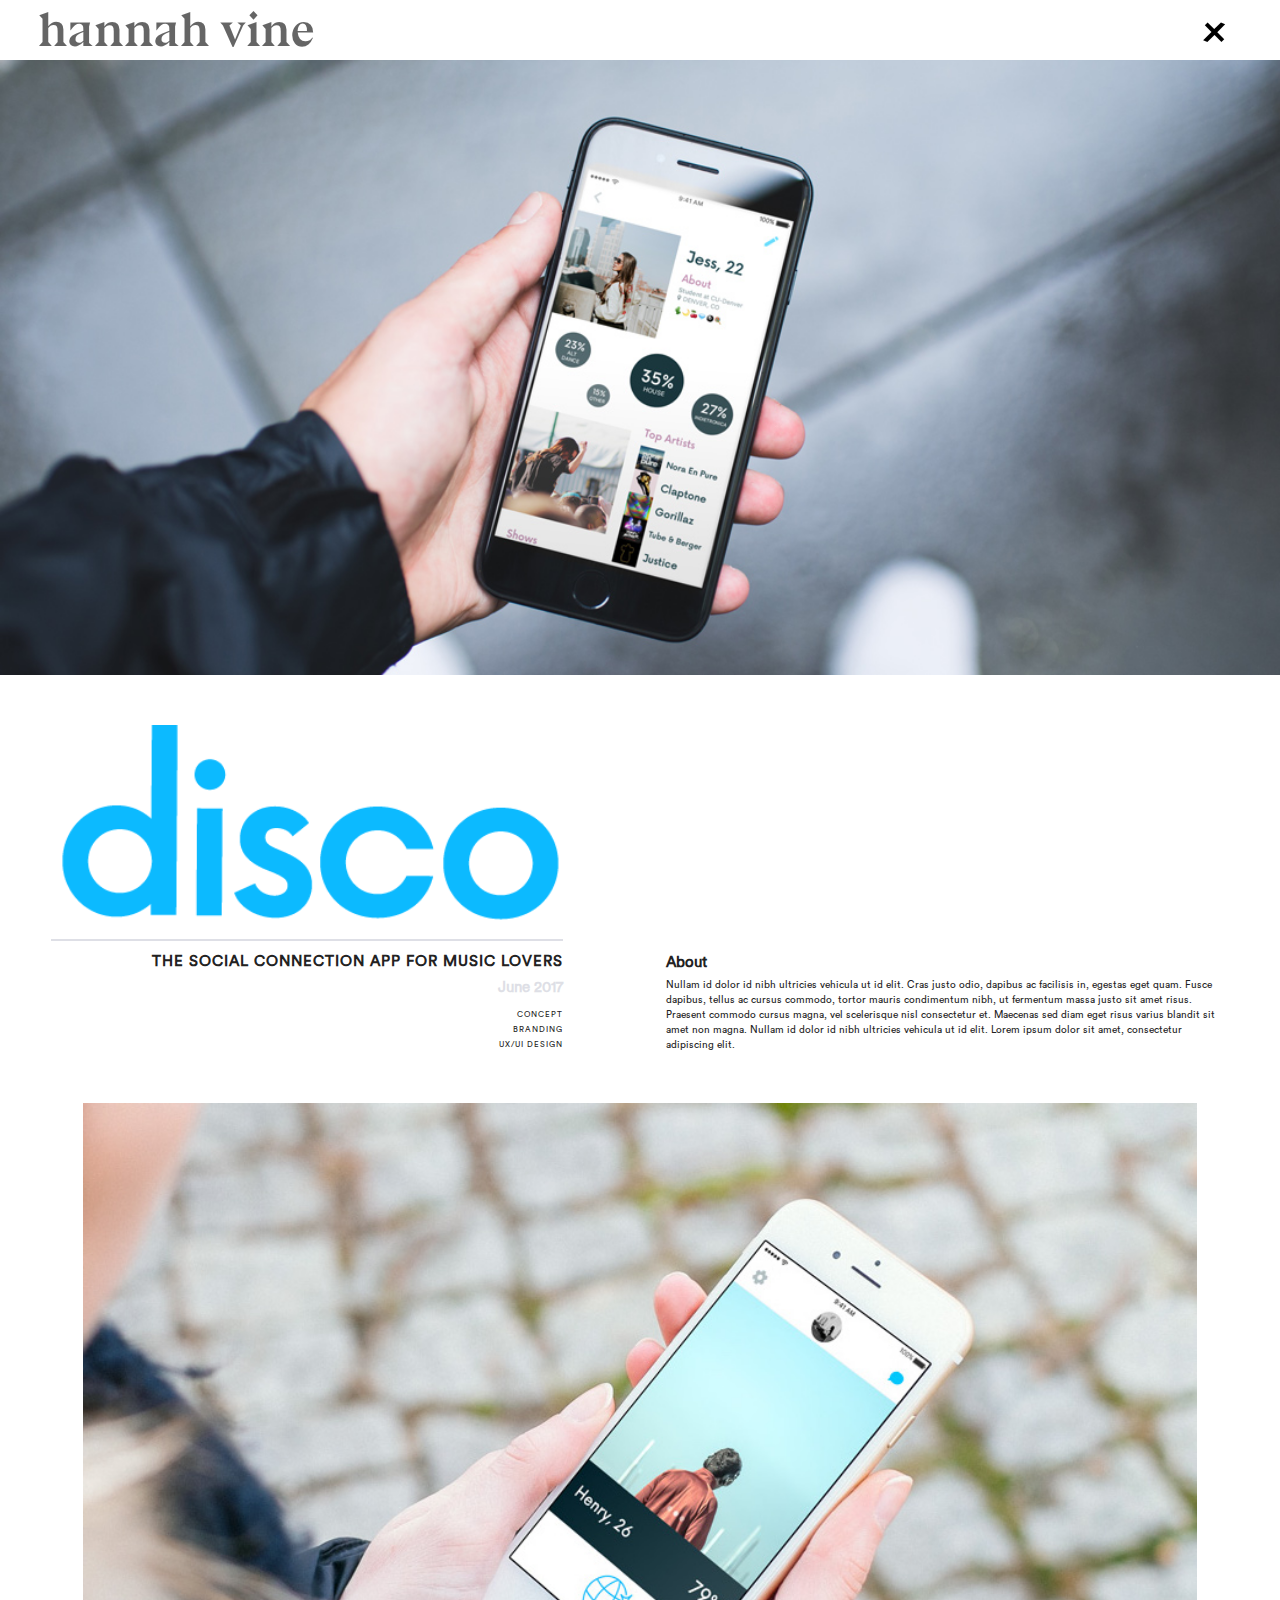
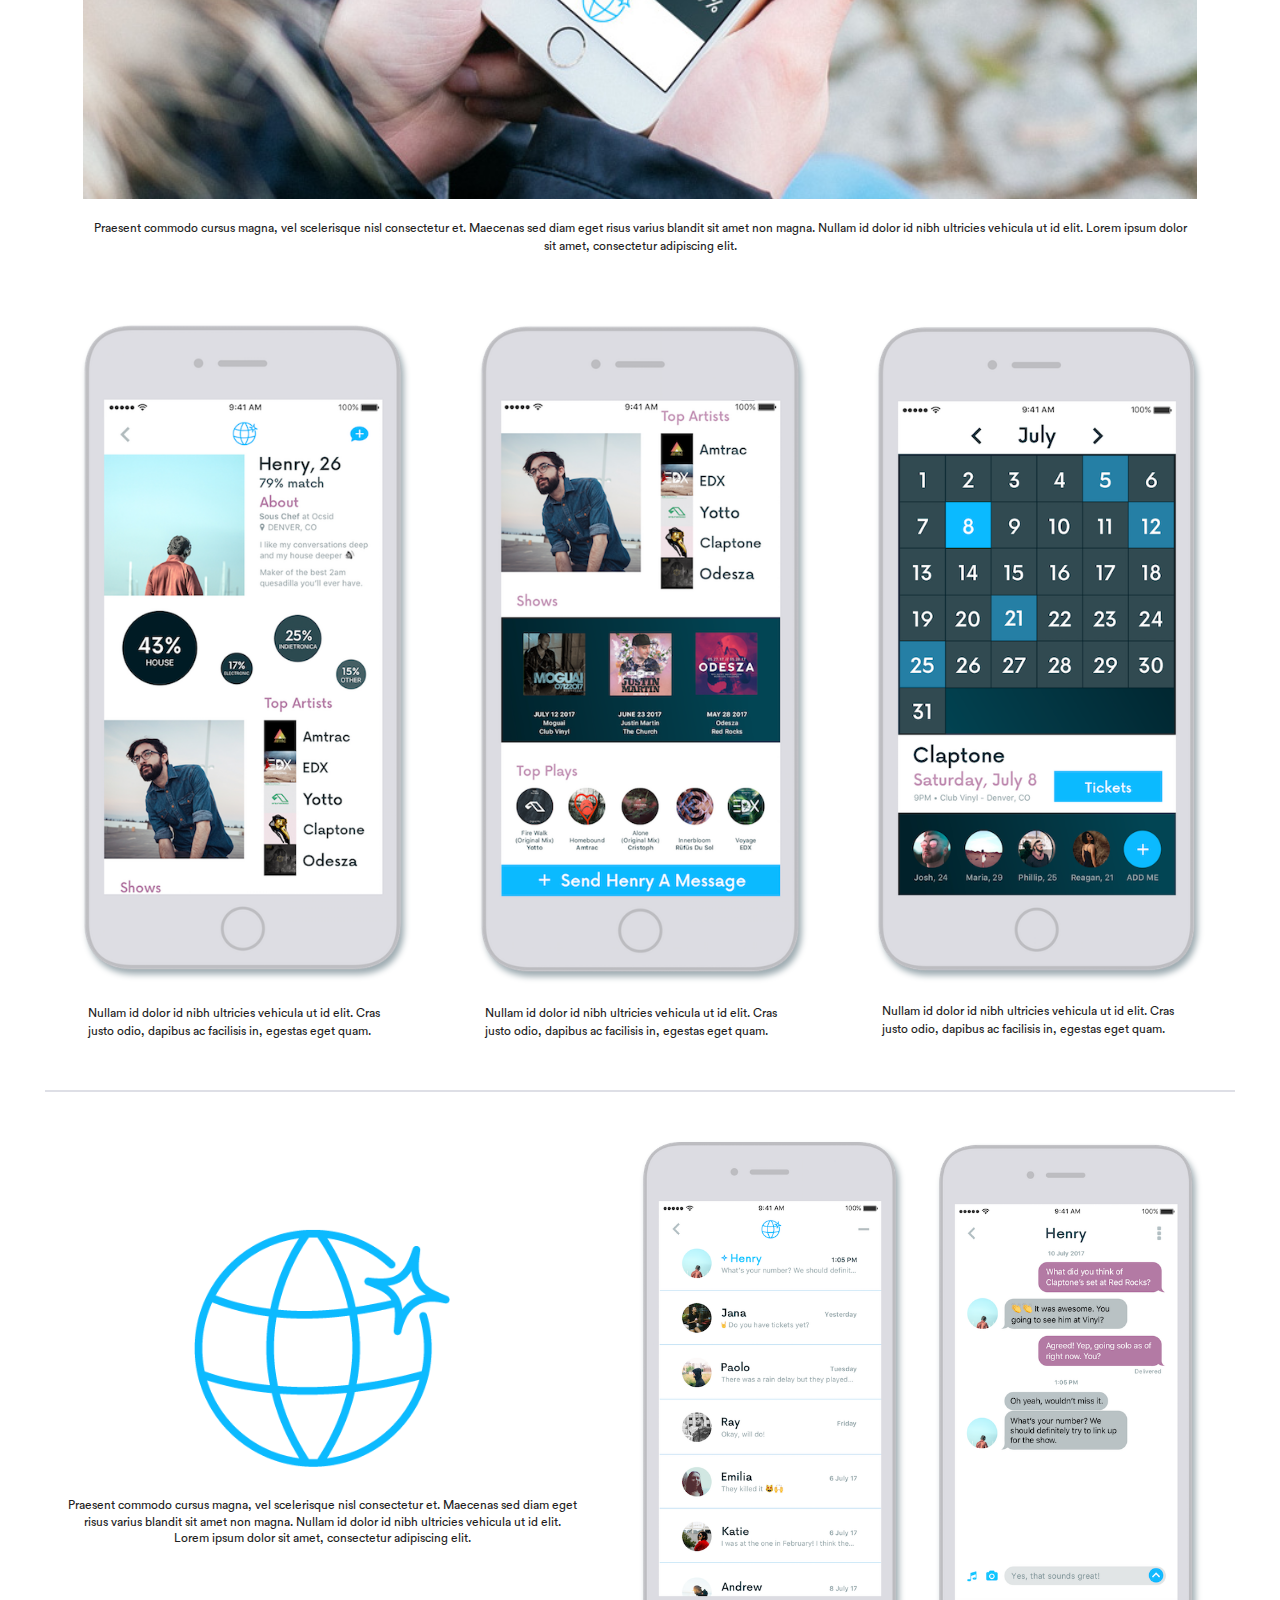
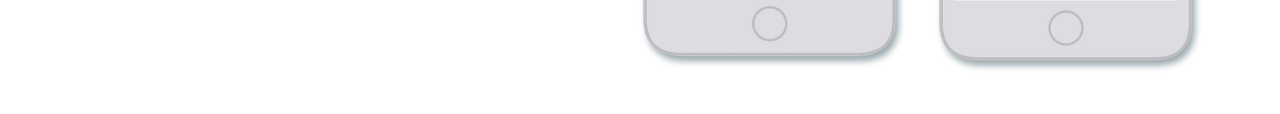
==== commit f75525de: "disco" ====
--- a/disco.html
+++ b/disco.html
@@ -50,4 +50,62 @@
         </section>
     </div>
 
+    <img class= "toppic" src="img/disco/mockup1.jpg" alt="">
+
+
+
+
+<div id="about">
+<div>
+    <img src="img/disco/logotype.png">
+    <h3>The social connection app for music lovers</h3>
+    <h5>June 2017</h5>
+    <p class="skillz">CONCEPT<br>BRANDING<br>UX/UI DESIGN</p>
+</div>
+<div id="aboutlong">
+<h4>About</h4>
+    <p>Nullam id dolor id nibh ultricies vehicula ut id elit. Cras justo odio, dapibus ac facilisis in, egestas eget quam. Fusce dapibus, tellus ac cursus commodo, tortor mauris condimentum nibh, ut fermentum massa justo sit amet risus. Praesent commodo cursus magna, vel scelerisque nisl consectetur et. Maecenas sed diam eget risus varius blandit sit amet non magna. Nullam id dolor id nibh ultricies vehicula ut id elit. Lorem ipsum dolor sit amet, consectetur adipiscing elit.</p>
+
+</div>
+
+
+
+</div>
+<div id="midpic">
+<img src="img/disco/mockup2.jpg" alt="">
+<p class="imgdescription">Praesent commodo cursus magna, vel scelerisque nisl consectetur et. Maecenas sed diam eget risus varius blandit sit amet non magna. Nullam id dolor id nibh ultricies vehicula ut id elit. Lorem ipsum dolor sit amet, consectetur adipiscing elit.</p>
+</div>
+
+
+<div id="mainimgs">
+    <div>
+    <img src="img/disco/profile1.png" alt="disco home screen">
+    <p class="imgdescription">Nullam id dolor id nibh ultricies vehicula ut id elit. Cras justo odio, dapibus ac facilisis in, egestas eget quam. </p>
+    </div>
+    <div>
+    <img src="img/disco/profile2.png" alt="disco profile">
+        <p class="imgdescription">Nullam id dolor id nibh ultricies vehicula ut id elit. Cras justo odio, dapibus ac facilisis in, egestas eget quam. </p>
+    </div>
+    <div>
+    <img src="img/disco/events.png" alt="disco profile">
+        <p class="imgdescription">Nullam id dolor id nibh ultricies vehicula ut id elit. Cras justo odio, dapibus ac facilisis in, egestas eget quam. </p>
+
+    </div>
+
+</div>
+
+<div id="lowerpics">
+<div id="desc">
+        <img src="img/disco/logo.png" alt="">
+            <p>Praesent commodo cursus magna, vel scelerisque nisl consectetur et. Maecenas sed diam eget risus varius blandit sit amet non magna. Nullam id dolor id nibh ultricies vehicula ut id elit. Lorem ipsum dolor sit amet, consectetur adipiscing elit.</p>
+        </div>
+<div id="messages">
+    <img src="img/disco/messages.png" alt="">
+        <img src="img/disco/new-message.png" alt="">
+        </div>
+        
+
+</div>
+
+</body>
 </html>--- a/css/main.css
+++ b/css/main.css
@@ -224,132 +224,17 @@
   color: black;
 }
 
-/* line 156, ../scss/_base.scss */
-main .design a:link section {
-  background-color: rgba(255, 196, 255, 0.1);
-  border-color: #1e1e1e;
-}
-
-/* line 161, ../scss/_base.scss */
-main .design a:visited section {
-  background-color: rgba(255, 196, 255, 0.1);
-}
-
-/* line 165, ../scss/_base.scss */
-main .design a:hover section {
-  background-color: transparent;
-}
-
-/* line 169, ../scss/_base.scss */
-main .design a:active section {
-  background-color: #a543ff;
-}
-
-/* line 173, ../scss/_base.scss */
-main .design a:link section p {
-  color: rgba(255, 196, 255, 0.7);
-}
-
-/* line 178, ../scss/_base.scss */
-main .design a:visited section p {
-  color: rgba(255, 196, 255, 0.7);
-}
-
-/* line 182, ../scss/_base.scss */
-main .design a:hover section p {
-  color: #a543ff;
-  border-color: #a543ff;
-}
-
-/* line 187, ../scss/_base.scss */
-main .design a:active section p {
-  color: #a543ff;
-}
-
-/* line 192, ../scss/_base.scss */
-main .code a:link section {
-  background-color: rgba(143, 255, 161, 0.05);
-  border-color: rgba(143, 255, 161, 0.7);
-}
-
-/* line 197, ../scss/_base.scss */
-main .code a:visited section {
-  background-color: rgba(143, 255, 161, 0.1);
-}
-
-/* line 201, ../scss/_base.scss */
-main .code a:hover section {
-  background-color: transparent;
-}
-
-/* line 206, ../scss/_base.scss */
-main .code a:active section {
-  background-color: #a543ff;
-}
-
-/* line 210, ../scss/_base.scss */
-main .code a:link section p {
-  color: rgba(143, 255, 161, 0.7);
-  border-color: #8fffa1;
-}
-/* line 214, ../scss/_base.scss */
-main .code a:link section p i {
-  display: none;
-}
-
-/* line 219, ../scss/_base.scss */
-main .code a:visited section p {
-  color: rgba(143, 255, 161, 0.7);
-  border-color: rgba(143, 255, 161, 0.7);
-}
-
-/* line 224, ../scss/_base.scss */
-main .code a:hover section p {
-  color: #a543ff;
-  border-color: #a543ff;
-}
-/* line 227, ../scss/_base.scss */
-main .code a:hover section p i {
-  display: inline;
-}
-
-/* line 232, ../scss/_base.scss */
-main .code a:active section p {
-  color: #a543ff;
-}
-
-/* line 237, ../scss/_base.scss */
-main .resume a:link section {
-  background-color: rgba(34, 138, 255, 0.2);
-  border-color: #1e1e1e;
-}
-
-/* line 242, ../scss/_base.scss */
-main .resume a:visited section {
-  background-color: rgba(34, 138, 255, 0.4);
-}
-
-/* line 246, ../scss/_base.scss */
-main .resume a:hover section {
-  background-color: transparent;
-}
-
-/* line 250, ../scss/_base.scss */
-main .resume a:active section {
-  background-color: #a543ff;
-}
-
-/* line 254, ../scss/_base.scss */
+/* line 238, ../scss/_base.scss */
 body {
   font-family: "circular";
 }
 
-/* line 283, ../scss/_base.scss */
+/* line 267, ../scss/_base.scss */
 .top {
   height: 650px;
 }
 
-/* line 287, ../scss/_base.scss */
+/* line 271, ../scss/_base.scss */
 .head {
   position: fixed;
   background-color: white;
@@ -359,7 +244,16 @@
   margin-top: -400px;
 }
 
-/* line 297, ../scss/_base.scss */
+/* line 281, ../scss/_base.scss */
+.head2 {
+  position: fixed;
+  background-color: white;
+  width: 100%;
+  margin-left: 0px;
+  z-index: 1000;
+}
+
+/* line 290, ../scss/_base.scss */
 #plus {
   color: black;
   font-size: 55px;
@@ -367,7 +261,7 @@
   padding: 0px 10px;
 }
 
-/* line 304, ../scss/_base.scss */
+/* line 297, ../scss/_base.scss */
 a.anchor {
   display: block;
   position: relative;
@@ -375,7 +269,7 @@
   visibility: hidden;
 }
 
-/* line 311, ../scss/_base.scss */
+/* line 304, ../scss/_base.scss */
 header {
   font-family: "bluunext";
   font-size: 24px;
@@ -389,35 +283,48 @@
   height: 60px;
 }
 
-/* line 327, ../scss/_base.scss */
+/* line 320, ../scss/_base.scss */
 h1 {
   margin-left: 3vw;
 }
 
-/* line 330, ../scss/_base.scss */
+/* line 323, ../scss/_base.scss */
 #contact {
-  width: 100vw;
+  position: relative;
+  top: 50px;
   margin-left: auto;
   margin-right: auto;
   text-align: center;
   padding: 50px 0px;
+  height: 200px;
   /* height: 100px; */
-  background-color: #f5f6fc;
-}
-
-/* line 340, ../scss/_base.scss */
+}
+
+/* line 335, ../scss/_base.scss */
 .contactinfo {
   font-family: "circular";
-  font-size: 11px;
+  font-size: 17px;
   letter-spacing: 1.3px;
 }
-/* line 345, ../scss/_base.scss */
+/* line 339, ../scss/_base.scss */
+.contactinfo a {
+  text-align: center;
+  display: flex;
+  align-items: center;
+  justify-content: center;
+  margin: 20px 0px;
+}
+/* line 348, ../scss/_base.scss */
+.contactinfo a:hover {
+  opacity: .5;
+}
+/* line 353, ../scss/_base.scss */
 .contactinfo .fa {
-  margin: 0px 7px;
-  font-size: 13px;
-}
-
-/* line 354, ../scss/_base.scss */
+  margin: 0px 22px;
+  font-size: 23px;
+}
+
+/* line 363, ../scss/_base.scss */
 nav {
   font-family: "bluunext";
   font-variant: italic;
@@ -426,7 +333,7 @@
   text-align: center;
   padding: 10px 0px;
 }
-/* line 362, ../scss/_base.scss */
+/* line 371, ../scss/_base.scss */
 nav ul {
   display: flex;
   justify-content: space-around;
@@ -436,24 +343,24 @@
   margin-right: auto;
   align-items: center;
 }
-/* line 370, ../scss/_base.scss */
+/* line 379, ../scss/_base.scss */
 nav ul li {
   display: inline;
   font-size: 14px;
   color: white;
 }
-/* line 375, ../scss/_base.scss */
+/* line 384, ../scss/_base.scss */
 nav ul li img {
   height: 12px;
   width: 12px;
 }
 
-/* line 383, ../scss/_base.scss */
+/* line 392, ../scss/_base.scss */
 li.maincontact {
   margin-right: 0px;
 }
 
-/* line 389, ../scss/_base.scss */
+/* line 398, ../scss/_base.scss */
 h2 {
   font-family: "bluunext";
   font-size: 26px;
@@ -462,62 +369,13 @@
   padding-top: 10px;
 }
 
-/* line 397, ../scss/_base.scss */
-.design section {
-  background-color: rgba(255, 196, 255, 0.5);
-}
-
-/* line 401, ../scss/_base.scss */
-.design h2 {
-  color: #ffc4ff;
-}
-
-/* line 405, ../scss/_base.scss */
-.code h2 {
-  color: #8fffa1;
-}
-
-/* line 409, ../scss/_base.scss */
-.resume h2 {
-  color: #228aff;
-}
-
-/* line 413, ../scss/_base.scss */
-main div.resume2 {
-  margin-top: 0px;
-  text-align: center;
-}
-
-/* line 418, ../scss/_base.scss */
-img.resume2 {
-  margin-top: 0px;
-  max-height: 100vh;
-  max-width: 100vw;
-  vertical-align: middle;
-}
-
-/* line 425, ../scss/_base.scss */
-.contact h2 {
-  color: yellow;
-}
-
-/* line 429, ../scss/_base.scss */
-.contact {
-  background-color: rgba(255, 255, 0, 0.1);
-}
-
-/* line 433, ../scss/_base.scss */
-.contact:hover {
-  background-color: white;
-}
-
-/* line 437, ../scss/_base.scss */
+/* line 410, ../scss/_base.scss */
 p {
   font-family: "circular";
   font-size: 10px;
 }
 
-/* line 444, ../scss/_base.scss */
+/* line 417, ../scss/_base.scss */
 #introright {
   bottom: 117px;
   position: relative;
@@ -529,14 +387,14 @@
   margin: 0px 50px 0px 0px;
   z-index: 3;
 }
-/* line 456, ../scss/_base.scss */
+/* line 429, ../scss/_base.scss */
 #introright p {
   padding: 10px;
   font-size: 12px;
   line-height: 20px;
 }
 
-/* line 465, ../scss/_base.scss */
+/* line 438, ../scss/_base.scss */
 #skillz {
   top: 213px;
   position: relative;
@@ -544,14 +402,14 @@
   left: -500px;
   z-index: 1;
 }
-/* line 472, ../scss/_base.scss */
+/* line 445, ../scss/_base.scss */
 #skillz p {
   text-transform: uppercase;
   letter-spacing: 1.6px;
   font-size: 8px;
 }
 
-/* line 480, ../scss/_base.scss */
+/* line 453, ../scss/_base.scss */
 #canvas-5 {
   top: 218px;
   position: relative;
@@ -563,7 +421,7 @@
   z-index: 0;
 }
 
-/* line 491, ../scss/_base.scss */
+/* line 464, ../scss/_base.scss */
 #introleft {
   top: 0px;
   height: 700px;
@@ -579,13 +437,13 @@
   justify-content: center;
   text-align: center;
 }
-/* line 512, ../scss/_base.scss */
+/* line 485, ../scss/_base.scss */
 #introleft p {
   font-size: 20px;
   color: #242424;
   padding: 30px 80px;
 }
-/* line 521, ../scss/_base.scss */
+/* line 494, ../scss/_base.scss */
 #introleft h4 {
   /* font-style: italic; */
   font-family: "bluunext";
@@ -596,14 +454,14 @@
   color: white;
 }
 
-/* line 540, ../scss/_base.scss */
+/* line 513, ../scss/_base.scss */
 .handshake {
   font-size: 7vw;
   position: relative;
   top: 30%;
 }
 
-/* line 549, ../scss/_base.scss */
+/* line 522, ../scss/_base.scss */
 #star {
   padding-top: 50px;
   margin-left: auto;
@@ -611,21 +469,21 @@
   text-align: center;
   position: static;
 }
-/* line 555, ../scss/_base.scss */
+/* line 528, ../scss/_base.scss */
 #star img {
   width: 15vw;
   margin: 0px -12px;
 }
-/* line 559, ../scss/_base.scss */
+/* line 532, ../scss/_base.scss */
 #star #starleft {
   position: relative;
 }
-/* line 562, ../scss/_base.scss */
+/* line 535, ../scss/_base.scss */
 #star #starright {
   position: relative;
 }
 
-/* line 567, ../scss/_base.scss */
+/* line 540, ../scss/_base.scss */
 #linedown {
   height: 100px;
   width: 2px;
@@ -633,7 +491,7 @@
   margin-right: auto;
 }
 
-/* line 574, ../scss/_base.scss */
+/* line 547, ../scss/_base.scss */
 .gradline {
   display: block;
   width: 450px;
@@ -641,7 +499,7 @@
   padding: 0px 12px;
 }
 
-/* line 581, ../scss/_base.scss */
+/* line 554, ../scss/_base.scss */
 #projectsnav {
   display: flex;
   align-items: center;
@@ -649,14 +507,39 @@
   z-index: 200;
 }
 
-/* line 588, ../scss/_base.scss */
+/* line 561, ../scss/_base.scss */
 #resumenav {
   display: flex;
   align-items: center;
   transform: rotate(-90deg) translate(30%, -500px);
 }
 
-/* line 611, ../scss/_base.scss */
+/* line 566, ../scss/_base.scss */
+#contactnav {
+  position: relative;
+  bottom: 100px;
+  margin-left: auto;
+  margin-right: auto;
+  display: flex;
+  align-items: center;
+  justify-content: center;
+}
+/* line 575, ../scss/_base.scss */
+#contactnav #contacttext {
+  padding: 0px 20px;
+  width: 20vw;
+  text-align: center;
+  font-size: 12px;
+  text-transform: uppercase;
+  letter-spacing: 2px;
+}
+/* line 583, ../scss/_base.scss */
+#contactnav .gradline {
+  width: 40vw;
+  padding: 0px;
+}
+
+/* line 606, ../scss/_base.scss */
 .projvisuals {
   padding: 7vw 5vw;
   width: 50vw;
@@ -665,52 +548,53 @@
   display: flex;
   flex-direction: column;
   align-items: center;
-}
-/* line 620, ../scss/_base.scss */
+  cursor: pointer;
+}
+/* line 616, ../scss/_base.scss */
 .projvisuals .topbar {
   z-index: 21;
 }
-/* line 624, ../scss/_base.scss */
+/* line 620, ../scss/_base.scss */
 .projvisuals img {
   width: 50vw;
   text-align: center;
   z-index: 20;
 }
-/* line 632, ../scss/_base.scss */
+/* line 628, ../scss/_base.scss */
 .projvisuals #proj1pic {
   -webkit-filter: drop-shadow(3px 3px 15px #3b0c36);
 }
-/* line 637, ../scss/_base.scss */
+/* line 633, ../scss/_base.scss */
 .projvisuals #proj2pic {
   -webkit-filter: drop-shadow(3px 3px 15px rgba(51, 58, 165, 0.6));
 }
 
-/* line 644, ../scss/_base.scss */
+/* line 640, ../scss/_base.scss */
 #proj1vis {
   background-color: aliceblue;
 }
 
-/* line 651, ../scss/_base.scss */
+/* line 647, ../scss/_base.scss */
 #proj2vis {
   background-color: rgba(232, 211, 237, 0.32);
 }
 
-/* line 655, ../scss/_base.scss */
+/* line 651, ../scss/_base.scss */
 #proj3vis {
   background-color: rgba(176, 226, 192, 0.2);
   padding: 7vw 0vw;
 }
-/* line 660, ../scss/_base.scss */
+/* line 656, ../scss/_base.scss */
 #proj3vis img {
   width: 27vw;
   -webkit-filter: drop-shadow(1px 1px 16px rgba(12, 186, 255, 0.6));
 }
 
-/* line 667, ../scss/_base.scss */
+/* line 663, ../scss/_base.scss */
 .project {
   margin: 100px 0px;
 }
-/* line 669, ../scss/_base.scss */
+/* line 665, ../scss/_base.scss */
 .project a {
   display: flex;
   width: 93vw;
@@ -719,36 +603,36 @@
   justify-content: space-around;
   align-items: center;
 }
-/* line 686, ../scss/_base.scss */
+/* line 682, ../scss/_base.scss */
 .project a:hover p {
   color: black;
 }
 
-/* line 695, ../scss/_base.scss */
+/* line 691, ../scss/_base.scss */
 .pinfo {
   display: flex;
   flex-direction: column;
   width: 30vw;
   align-items: center;
 }
-/* line 700, ../scss/_base.scss */
+/* line 696, ../scss/_base.scss */
 .pinfo p {
   padding: 4vw 0vw;
   text-transform: uppercase;
   letter-spacing: 1.6px;
   font-size: 8px;
 }
-/* line 706, ../scss/_base.scss */
+/* line 702, ../scss/_base.scss */
 .pinfo .strokeme {
   -webkit-text-stroke: 1px black;
 }
-/* line 714, ../scss/_base.scss */
+/* line 710, ../scss/_base.scss */
 .pinfo .ptitle {
   color: white;
   width: 178px;
 }
 
-/* line 725, ../scss/_base.scss */
+/* line 721, ../scss/_base.scss */
 #p1title {
   font-family: 'grobe';
   text-align: right;
@@ -758,7 +642,7 @@
   line-height: 50px;
 }
 
-/* line 736, ../scss/_base.scss */
+/* line 732, ../scss/_base.scss */
 #p2title {
   color: white;
   padding-right: 27px;
@@ -766,35 +650,30 @@
   font-family: circular-bold;
   padding-right: 3vw;
 }
-/* line 744, ../scss/_base.scss */
+/* line 740, ../scss/_base.scss */
 #p2title span {
   -webkit-text-stroke: 0px;
   font-size: 10px;
   color: black;
 }
 
-/* line 753, ../scss/_base.scss */
+/* line 749, ../scss/_base.scss */
 #p3title {
   font-family: "nowalt";
   font-size: 75px;
   letter-spacing: -1.6px;
 }
-/* line 757, ../scss/_base.scss */
+/* line 753, ../scss/_base.scss */
 #p3title img {
   width: 250px;
 }
 
-/* line 763, ../scss/_base.scss */
-#resume1 {
-  background-color: lightblue;
-}
-
-/* line 767, ../scss/_base.scss */
+/* line 760, ../scss/_base.scss */
 .fixme {
   position: fixed;
 }
 
-/* line 771, ../scss/_base.scss */
+/* line 764, ../scss/_base.scss */
 #projectstext {
   width: 110px;
   text-align: center;
@@ -803,7 +682,7 @@
   letter-spacing: 2px;
 }
 
-/* line 777, ../scss/_base.scss */
+/* line 770, ../scss/_base.scss */
 #resumetext {
   width: 110px;
   text-align: center;
@@ -812,22 +691,22 @@
   letter-spacing: 2px;
 }
 
-/* line 784, ../scss/_base.scss */
+/* line 777, ../scss/_base.scss */
 .xout {
   transform: rotate(45deg);
 }
 
-/* line 809, ../scss/_base.scss */
+/* line 802, ../scss/_base.scss */
 main {
   display: flex;
   flex-direction: column;
 }
-/* line 813, ../scss/_base.scss */
+/* line 806, ../scss/_base.scss */
 main div.design {
   padding-top: 120px;
 }
 
-/* line 818, ../scss/_base.scss */
+/* line 811, ../scss/_base.scss */
 main section {
   background-color: white;
   margin-bottom: 25px;
@@ -837,12 +716,12 @@
   align-items: center;
 }
 
-/* line 830, ../scss/_base.scss */
+/* line 823, ../scss/_base.scss */
 main div {
   margin-top: 100px;
 }
 
-/* line 834, ../scss/_base.scss */
+/* line 827, ../scss/_base.scss */
 main section img {
   margin-left: 35px;
   margin-top: 20px;
@@ -851,7 +730,7 @@
   max-width: 80%;
 }
 
-/* line 842, ../scss/_base.scss */
+/* line 835, ../scss/_base.scss */
 main section p {
   display: inline;
   vertical-align: 50%;
@@ -864,13 +743,13 @@
   color: #242424;
 }
 
-/* line 854, ../scss/_base.scss */
+/* line 847, ../scss/_base.scss */
 .little {
   font-size: 10px;
   text-align: center;
 }
 
-/* line 859, ../scss/_base.scss */
+/* line 852, ../scss/_base.scss */
 .contact {
   max-width: 100vw;
   margin-bottom: 40px;
@@ -878,17 +757,17 @@
   padding-right: 10px;
   color: #242424;
 }
-/* line 862, ../scss/_base.scss */
+/* line 855, ../scss/_base.scss */
 .contact h2 {
   margin-bottom: 30px;
   padding-left: 0px;
 }
-/* line 866, ../scss/_base.scss */
+/* line 859, ../scss/_base.scss */
 .contact p {
   font-size: 25px;
 }
 
-/* line 876, ../scss/_base.scss */
+/* line 869, ../scss/_base.scss */
 #backhome {
   transform: rotate(45deg);
   color: black;
@@ -897,7 +776,7 @@
   padding: 0px 10px;
 }
 
-/* line 884, ../scss/_base.scss */
+/* line 877, ../scss/_base.scss */
 #header2 {
   font-family: "bluunext";
   font-size: 24px;
@@ -911,8 +790,22 @@
   height: 60px;
 }
 
-/* line 897, ../scss/_base.scss */
+/* line 890, ../scss/_base.scss */
+#extraztitle {
+  color: white;
+  font-family: "bluunext";
+  font-size: 42px;
+  -webkit-text-stroke: .7px black;
+  width: 90vw;
+  text-align: center;
+  margin-left: auto;
+  margin-right: auto;
+  position: relative;
+}
+
+/* line 904, ../scss/_base.scss */
 #extraz {
+  margin-top: 25px;
   display: flex;
   flex-direction: row;
   margin-left: auto;
@@ -921,42 +814,43 @@
   cursor: pointer;
   padding-left: 20px;
 }
-/* line 907, ../scss/_base.scss */
+/* line 916, ../scss/_base.scss */
 #extraz a {
   margin-left: 0px;
-}
-
-/* line 912, ../scss/_base.scss */
+  cursor: pointer;
+}
+
+/* line 924, ../scss/_base.scss */
 #extraz div {
   height: 22.1vw;
   width: 22.1vw;
 }
 
-/* line 918, ../scss/_base.scss */
+/* line 930, ../scss/_base.scss */
 #lacroix {
   background: url("../img/lilthings/lacroix/lacroix.jpg") no-repeat center -50px;
   background-size: 800px;
 }
 
-/* line 922, ../scss/_base.scss */
+/* line 934, ../scss/_base.scss */
 #lf {
   background: url("../img/lilthings/lf/lf2.jpg") no-repeat left top;
   background-size: 450px;
 }
 
-/* line 927, ../scss/_base.scss */
+/* line 939, ../scss/_base.scss */
 #misconduct {
   background: url("../img/lilthings/infographic-small.jpg") no-repeat left top;
   background-size: 500px;
 }
 
-/* line 932, ../scss/_base.scss */
+/* line 944, ../scss/_base.scss */
 #passion {
   background: url("../img/lilthings/passion-small.jpg") no-repeat left center;
   background-size: 650px;
 }
 
-/* line 937, ../scss/_base.scss */
+/* line 949, ../scss/_base.scss */
 .extrainfo {
   background-color: #f5f6fc;
   color: black;
@@ -967,11 +861,12 @@
   align-items: center;
   text-align: center;
 }
-/* line 947, ../scss/_base.scss */
+/* line 959, ../scss/_base.scss */
 .extrainfo h5 {
   font-size: 20px;
-}
-/* line 950, ../scss/_base.scss */
+  padding: 0px 5px;
+}
+/* line 963, ../scss/_base.scss */
 .extrainfo p {
   padding: 5px 0px;
   text-transform: uppercase;
@@ -979,62 +874,227 @@
   font-size: 8px;
 }
 
-/* line 966, ../scss/_base.scss */
+/* line 981, ../scss/_base.scss */
+#about {
+  margin: 50px 0px;
+  display: flex;
+  width: 100vw;
+  margin-left: auto;
+  margin-right: auto;
+  justify-content: center;
+  align-items: flex-end;
+}
+/* line 990, ../scss/_base.scss */
+#about img {
+  width: 40vw;
+  border-bottom: solid 2px #dedfe6;
+  padding-bottom: 17px;
+}
+/* line 996, ../scss/_base.scss */
+#about div {
+  padding: 0vw 4vw;
+}
+/* line 1001, ../scss/_base.scss */
+#about h3 {
+  text-transform: uppercase;
+  letter-spacing: 1px;
+  margin-top: 10px;
+  font-size: 15px;
+  text-align: right;
+}
+/* line 1010, ../scss/_base.scss */
+#about h5 {
+  margin-top: 5px;
+  font-size: 15px;
+  text-align: right;
+  color: #dedfe6;
+}
+/* line 1017, ../scss/_base.scss */
+#about h4 {
+  font-size: 15px;
+  margin-bottom: 5px;
+}
+/* line 1023, ../scss/_base.scss */
+#about p {
+  line-height: 15px;
+  font-size: 10px;
+}
+/* line 1028, ../scss/_base.scss */
+#about .skillz {
+  margin-top: 10px;
+  text-transform: uppercase;
+  letter-spacing: 1px;
+  font-size: 8px;
+  text-align: right;
+}
+
+/* line 1043, ../scss/_base.scss */
+.toppic {
+  margin-top: 50px;
+  width: 100vw;
+}
+
+/* line 1050, ../scss/_base.scss */
+#mainimgs {
+  width: 93vw;
+  margin-left: auto;
+  margin-right: auto;
+  display: flex;
+  justify-content: space-around;
+  border-bottom: solid 2px #dedfe6;
+  padding-bottom: 50px;
+}
+/* line 1059, ../scss/_base.scss */
+#mainimgs div {
+  width: 25vw;
+}
+/* line 1065, ../scss/_base.scss */
+#mainimgs img {
+  width: 25vw;
+  -webkit-filter: drop-shadow(3px 5px 3px #9dabb1);
+  margin-bottom: 30px;
+}
+
+/* line 1076, ../scss/_base.scss */
+.imgdescription {
+  padding: 0px 5px;
+  font-size: 12px;
+  line-height: 18px;
+}
+
+/* line 1083, ../scss/_base.scss */
+#midpic {
+  width: 87vw;
+  margin-left: auto;
+  margin-right: auto;
+  text-align: center;
+  margin-bottom: 70px;
+}
+/* line 1090, ../scss/_base.scss */
+#midpic img {
+  width: 87vw;
+  display: flex;
+  margin-bottom: 20px;
+}
+
+/* line 1100, ../scss/_base.scss */
+#lowerpics {
+  padding-bottom: 50px;
+  width: 93vw;
+  margin-left: auto;
+  margin-right: auto;
+  display: flex;
+  text-align: center;
+  margin-left: auto;
+  margin-right: auto;
+  justify-content: space-around;
+  margin-top: 50px;
+  align-items: center;
+}
+/* line 1114, ../scss/_base.scss */
+#lowerpics #messages {
+  display: flex;
+}
+/* line 1118, ../scss/_base.scss */
+#lowerpics #messages img {
+  -webkit-filter: drop-shadow(3px 5px 3px #9dabb1);
+  width: 20vw;
+  height: 100%;
+  margin: 0px 20px;
+}
+/* line 1127, ../scss/_base.scss */
+#lowerpics #desc {
+  width: 40vw;
+  display: flex;
+  flex-direction: column;
+  align-items: center;
+}
+/* line 1133, ../scss/_base.scss */
+#lowerpics #desc img {
+  width: 20vw;
+}
+/* line 1139, ../scss/_base.scss */
+#lowerpics #desc p {
+  font-size: 12px;
+  padding: 30px 0px;
+}
+
+/* line 1150, ../scss/_base.scss */
 .iphone {
   width: 20%;
   position: absolute;
 }
 
-/* line 971, ../scss/_base.scss */
+/* line 1155, ../scss/_base.scss */
 .longscroll {
   width: 20%;
 }
 
-/* line 975, ../scss/_base.scss */
+/* line 1159, ../scss/_base.scss */
 .scrollme {
   position: fixed;
   height: 300px;
   overflow: hidden;
 }
 
+/* line 1165, ../scss/_base.scss */
+#resume {
+  margin-top: 100px;
+  background-color: #f5f6fc;
+  margin-bottom: 50px;
+}
+
+/* line 1171, ../scss/_base.scss */
+#resume1 {
+  margin-left: auto;
+  margin-right: auto;
+  text-align: center;
+  padding: 50px 0px;
+}
+/* line 1177, ../scss/_base.scss */
+#resume1 img {
+  width: 50vw;
+  -webkit-filter: drop-shadow(1px 1px 16px #9dabb1);
+}
+
 @media only screen and (max-width: 930px) {
-  /* line 985, ../scss/_base.scss */
+  /* line 1192, ../scss/_base.scss */
   main div.resume2 {
     margin-top: 0px;
   }
 
-  /* line 988, ../scss/_base.scss */
+  /* line 1195, ../scss/_base.scss */
   .stick {
     display: none;
   }
 
-  /* line 991, ../scss/_base.scss */
+  /* line 1198, ../scss/_base.scss */
   main section img {
     margin-left: 0px;
   }
 
-  /* line 994, ../scss/_base.scss */
+  /* line 1201, ../scss/_base.scss */
   .head {
     display: block;
   }
 
-  /* line 997, ../scss/_base.scss */
+  /* line 1204, ../scss/_base.scss */
   nav {
     padding-left: 40px;
     padding-bottom: 10px;
     padding-top: 10px;
     width: 100vw;
   }
-  /* line 1005, ../scss/_base.scss */
+  /* line 1211, ../scss/_base.scss */
   nav a {
     font-size: 18px;
   }
 
-  /* line 1009, ../scss/_base.scss */
+  /* line 1215, ../scss/_base.scss */
   .intro {
     width: 100%;
   }
-  /* line 1011, ../scss/_base.scss */
+  /* line 1217, ../scss/_base.scss */
   .intro p {
     padding-left: 20px;
     padding-right: 20px;
@@ -1044,13 +1104,13 @@
     font-size: 25px;
   }
 
-  /* line 1024, ../scss/_base.scss */
+  /* line 1228, ../scss/_base.scss */
   main section {
     display: flex;
     flex-direction: column;
   }
 
-  /* line 1028, ../scss/_base.scss */
+  /* line 1232, ../scss/_base.scss */
   main section p {
     display: block;
     margin-top: 20px;
@@ -1060,50 +1120,50 @@
     font-size: 20px;
   }
 
-  /* line 1036, ../scss/_base.scss */
+  /* line 1240, ../scss/_base.scss */
   main section a {
     text-align: center;
   }
 
-  /* line 1039, ../scss/_base.scss */
+  /* line 1243, ../scss/_base.scss */
   main section img {
     margin-bottom: 0px;
     text-align: center;
   }
 
-  /* line 1045, ../scss/_base.scss */
+  /* line 1249, ../scss/_base.scss */
   .gallery .container2 {
     padding-left: 0px;
   }
-  /* line 1048, ../scss/_base.scss */
+  /* line 1252, ../scss/_base.scss */
   .gallery div {
     padding-right: 0px;
   }
-  /* line 1051, ../scss/_base.scss */
+  /* line 1255, ../scss/_base.scss */
   .gallery main {
     margin-top: 0px;
   }
-  /* line 1054, ../scss/_base.scss */
+  /* line 1258, ../scss/_base.scss */
   .gallery section {
     align-items: center;
     text-align: center;
   }
-  /* line 1057, ../scss/_base.scss */
+  /* line 1261, ../scss/_base.scss */
   .gallery section img {
     max-width: 100%;
   }
-  /* line 1061, ../scss/_base.scss */
+  /* line 1265, ../scss/_base.scss */
   .gallery main {
     display: flex;
     flex-direction: column-reverse;
     vertical-align: 50%;
     margin-top: 0px;
   }
-  /* line 1067, ../scss/_base.scss */
+  /* line 1271, ../scss/_base.scss */
   .gallery h2 {
     padding-left: 0px;
   }
-  /* line 1070, ../scss/_base.scss */
+  /* line 1274, ../scss/_base.scss */
   .gallery .description {
     float: none;
     position: inherit;
@@ -1114,16 +1174,16 @@
     padding-left: 50px;
     padding-right: 50px;
   }
-  /* line 1079, ../scss/_base.scss */
+  /* line 1283, ../scss/_base.scss */
   .gallery .description p {
     font-size: 20px;
     line-height: 30px;
   }
-  /* line 1084, ../scss/_base.scss */
+  /* line 1288, ../scss/_base.scss */
   .gallery section p {
     max-width: 80vw;
   }
-  /* line 1087, ../scss/_base.scss */
+  /* line 1291, ../scss/_base.scss */
   .gallery .image {
     margin-left: 5vw;
     margin-right: 5vw;
@@ -1131,141 +1191,153 @@
   }
 }
 @media only screen and (max-width: 770px) {
-  /* line 1098, ../scss/_base.scss */
+  /* line 1304, ../scss/_base.scss */
+  #resume img {
+    width: 75vw;
+  }
+
+  /* line 1309, ../scss/_base.scss */
+  #contact {
+    top: 100px;
+  }
+
+  /* line 1313, ../scss/_base.scss */
   #extraz {
     flex-wrap: wrap;
     justify-content: center;
-  }
-
-  /* line 1103, ../scss/_base.scss */
+    padding-bottom: 50px;
+  }
+
+  /* line 1319, ../scss/_base.scss */
   #extraz div {
     width: 43vw;
     height: 43vw;
   }
 
-  /* line 1109, ../scss/_base.scss */
+  /* line 1325, ../scss/_base.scss */
   #extraz a {
     width: 43vw;
     height: 43vw;
   }
 
-  /* line 1114, ../scss/_base.scss */
+  /* line 1330, ../scss/_base.scss */
   #lacroix {
     background-size: 900px;
   }
 
-  /* line 1117, ../scss/_base.scss */
+  /* line 1333, ../scss/_base.scss */
   #lf {
     background-size: 556px;
   }
 
-  /* line 1121, ../scss/_base.scss */
+  /* line 1337, ../scss/_base.scss */
   #misconduct {
     background-size: 600px;
   }
 
-  /* line 1125, ../scss/_base.scss */
+  /* line 1341, ../scss/_base.scss */
   #passion {
     background-size: 650px;
   }
 
-  /* line 1129, ../scss/_base.scss */
+  /* line 1345, ../scss/_base.scss */
   #projectsnav {
     transform: rotate(-90deg) translate(30%, -513px);
   }
 
-  /* line 1133, ../scss/_base.scss */
+  /* line 1349, ../scss/_base.scss */
   #resumenav {
     transform: rotate(-90deg) translate(30%, -513px);
   }
 
-  /* line 1137, ../scss/_base.scss */
+  /* line 1355, ../scss/_base.scss */
   #introleft h4 {
     -webkit-text-stroke-width: .7px;
   }
 
-  /* line 1143, ../scss/_base.scss */
+  /* line 1361, ../scss/_base.scss */
   #project1 a {
     flex-direction: column;
   }
-  /* line 1146, ../scss/_base.scss */
+  /* line 1364, ../scss/_base.scss */
   #project1 a img {
     width: 70vw;
   }
 
-  /* line 1151, ../scss/_base.scss */
+  /* line 1369, ../scss/_base.scss */
   #project2 a {
     flex-direction: column-reverse;
   }
-  /* line 1153, ../scss/_base.scss */
+  /* line 1371, ../scss/_base.scss */
   #project2 a img {
     width: 70vw;
   }
 
-  /* line 1158, ../scss/_base.scss */
+  /* line 1376, ../scss/_base.scss */
   #project3 a {
     flex-direction: column;
   }
-  /* line 1160, ../scss/_base.scss */
+  /* line 1378, ../scss/_base.scss */
   #project3 a img {
     width: 50vw;
   }
 
-  /* line 1165, ../scss/_base.scss */
+  /* line 1383, ../scss/_base.scss */
   .projvisuals {
     padding: 7vw 0vw;
     width: 100vw;
     margin: 20px 0px 60px 0px;
   }
 
-  /* line 1171, ../scss/_base.scss */
+  /* line 1389, ../scss/_base.scss */
   #projects {
     z-index: 100;
     position: relative;
     top: 50px;
   }
 
-  /* line 1178, ../scss/_base.scss */
+  /* line 1396, ../scss/_base.scss */
   .project a {
     width: 100vw;
   }
 
-  /* line 1183, ../scss/_base.scss */
+  /* line 1401, ../scss/_base.scss */
   .project {
     margin: 50px 0px;
   }
-  /* line 1186, ../scss/_base.scss */
+  /* line 1404, ../scss/_base.scss */
   .project a {
     margin-left: 0vw;
     margin-right: 0vw;
   }
 
-  /* line 1193, ../scss/_base.scss */
+  /* line 1411, ../scss/_base.scss */
   #p1title {
     float: none;
     text-align: center;
     -webkit-text-stroke: 0.7px black;
   }
 
-  /* line 1200, ../scss/_base.scss */
+  /* line 1418, ../scss/_base.scss */
   .pinfo {
     width: 100vw;
     margin-left: auto;
     margin-right: auto;
     text-align: center;
-  }
-  /* line 1206, ../scss/_base.scss */
+    cursor: pointer;
+  }
+  /* line 1425, ../scss/_base.scss */
   .pinfo .ptitle {
     width: 80vw;
     margin-left: auto;
     margin-right: auto;
   }
-  /* line 1213, ../scss/_base.scss */
+  /* line 1432, ../scss/_base.scss */
   .pinfo p {
     padding: 25px 0px;
   }
 
-  /* line 1218, ../scss/_base.scss */
+  /* line 1437, ../scss/_base.scss */
   #p2title {
     font-size: 35px;
     padding-right: 0px;
@@ -1273,7 +1345,78 @@
   }
 }
 @media only screen and (max-width: 580px) {
-  /* line 1240, ../scss/_base.scss */
+  /* line 1452, ../scss/_base.scss */
+  #lowerpics {
+    flex-direction: column-reverse;
+  }
+  /* line 1455, ../scss/_base.scss */
+  #lowerpics #messages {
+    margin-bottom: 50px;
+  }
+  /* line 1458, ../scss/_base.scss */
+  #lowerpics #messages img {
+    width: 38vw;
+  }
+  /* line 1466, ../scss/_base.scss */
+  #lowerpics #desc {
+    width: 93vw;
+  }
+  /* line 1469, ../scss/_base.scss */
+  #lowerpics #desc img {
+    width: 20vw;
+  }
+
+  /* line 1477, ../scss/_base.scss */
+  #about {
+    flex-direction: column;
+    align-items: center;
+    justify-content: center;
+    margin-top: 40px;
+  }
+  /* line 1483, ../scss/_base.scss */
+  #about h3 {
+    text-align: left;
+  }
+  /* line 1489, ../scss/_base.scss */
+  #about h5 {
+    text-align: left;
+  }
+  /* line 1493, ../scss/_base.scss */
+  #about .skillz {
+    text-align: left;
+  }
+  /* line 1497, ../scss/_base.scss */
+  #about img {
+    width: 60vw;
+  }
+  /* line 1501, ../scss/_base.scss */
+  #about #aboutlong {
+    margin: 30px 5px 0px 5px;
+  }
+
+  /* line 1508, ../scss/_base.scss */
+  #midpic {
+    margin-bottom: 50px;
+  }
+
+  /* line 1512, ../scss/_base.scss */
+  #mainimgs {
+    flex-direction: column;
+    justify-content: center;
+  }
+  /* line 1516, ../scss/_base.scss */
+  #mainimgs div {
+    width: 70vw;
+    margin-left: auto;
+    margin-right: auto;
+    margin-bottom: 50px;
+  }
+  /* line 1524, ../scss/_base.scss */
+  #mainimgs img {
+    width: 70vw;
+  }
+
+  /* line 1529, ../scss/_base.scss */
   #skillz p {
     text-transform: uppercase;
     letter-spacing: 1px;
@@ -1281,45 +1424,25 @@
     text-align: center;
   }
 
-  /* line 1247, ../scss/_base.scss */
+  /* line 1536, ../scss/_base.scss */
   #p2title {
     font-size: 28px;
     padding-right: 0px;
     -webkit-text-stroke: 0.5px black;
   }
 
-  /* line 1254, ../scss/_base.scss */
+  /* line 1543, ../scss/_base.scss */
   #introleft h4 {
     -webkit-text-stroke-width: .5px;
   }
 
-  /* line 1258, ../scss/_base.scss */
+  /* line 1547, ../scss/_base.scss */
   #projects {
     position: relative;
     top: 100px;
   }
 
-  /* line 1263, ../scss/_base.scss */
-  main.resume2 {
-    margin-top: 0px;
-  }
-
-  /* line 1266, ../scss/_base.scss */
-  .stick {
-    display: none;
-  }
-
-  /* line 1269, ../scss/_base.scss */
-  main {
-    margin-top: 200px;
-  }
-
-  /* line 1272, ../scss/_base.scss */
-  main section img {
-    margin-left: 0px;
-  }
-
-  /* line 1289, ../scss/_base.scss */
+  /* line 1566, ../scss/_base.scss */
   .intro p {
     font-size: 18px;
     margin-top: -10px;
@@ -1328,7 +1451,7 @@
     padding: 20px 40px;
   }
 
-  /* line 1297, ../scss/_base.scss */
+  /* line 1574, ../scss/_base.scss */
   .intro {
     margin-top: 0px;
     padding-top: 123px;
@@ -1336,18 +1459,18 @@
     max-width: 100vw;
   }
 
-  /* line 1305, ../scss/_base.scss */
+  /* line 1582, ../scss/_base.scss */
   .handshake {
     top: 130px;
     font-size: 9vw;
   }
 
-  /* line 1308, ../scss/_base.scss */
+  /* line 1585, ../scss/_base.scss */
   h2 {
     font-family: "bluunext";
   }
 
-  /* line 1311, ../scss/_base.scss */
+  /* line 1588, ../scss/_base.scss */
   nav {
     float: none;
     width: 100%;
@@ -1356,12 +1479,12 @@
     text-align: center;
   }
 
-  /* line 1319, ../scss/_base.scss */
+  /* line 1596, ../scss/_base.scss */
   nav ul {
     width: 80vw;
     /* text-align: center; */
   }
-  /* line 1322, ../scss/_base.scss */
+  /* line 1599, ../scss/_base.scss */
   nav ul li {
     display: inline;
     font-size: 28px;
@@ -1369,25 +1492,25 @@
     letter-spacing: -.6px;
     padding-left: 0px;
   }
-  /* line 1328, ../scss/_base.scss */
+  /* line 1605, ../scss/_base.scss */
   nav ul li a {
     font-size: 18px;
   }
-  /* line 1331, ../scss/_base.scss */
+  /* line 1608, ../scss/_base.scss */
   nav ul li img {
     height: 6px;
     width: 6px;
     margin-right: 6px;
   }
 
-  /* line 1340, ../scss/_base.scss */
+  /* line 1617, ../scss/_base.scss */
   #introleft {
     top: 0px;
     float: none;
     width: 100%;
   }
 
-  /* line 1346, ../scss/_base.scss */
+  /* line 1623, ../scss/_base.scss */
   #canvas-5 {
     width: 100vw;
     float: none;
@@ -1395,7 +1518,7 @@
     top: 90px;
   }
 
-  /* line 1353, ../scss/_base.scss */
+  /* line 1630, ../scss/_base.scss */
   #introright {
     float: none;
     width: 83vw;
@@ -1405,44 +1528,44 @@
     float: none;
     right: 0px;
   }
-  /* line 1362, ../scss/_base.scss */
+  /* line 1639, ../scss/_base.scss */
   #introright p {
     position: absolute;
   }
 
-  /* line 1368, ../scss/_base.scss */
+  /* line 1645, ../scss/_base.scss */
   #skillz {
     top: 80px;
   }
 
-  /* line 1376, ../scss/_base.scss */
+  /* line 1652, ../scss/_base.scss */
   .contact p {
     font-size: 20px;
   }
 
-  /* line 1382, ../scss/_base.scss */
+  /* line 1658, ../scss/_base.scss */
   .gallery i {
     margin-top: 42px;
     margin-left: 15px;
     padding-right: 10px;
     font-size: 42px;
   }
-  /* line 1388, ../scss/_base.scss */
+  /* line 1664, ../scss/_base.scss */
   .gallery .container2 {
     padding-left: 0px;
   }
-  /* line 1391, ../scss/_base.scss */
+  /* line 1667, ../scss/_base.scss */
   .gallery .description {
     padding: 0px;
     max-width: 95%;
     margin-left: auto;
     margin-right: auto;
   }
-  /* line 1411, ../scss/_base.scss */
+  /* line 1687, ../scss/_base.scss */
   .gallery .image {
     margin-top: -30px;
   }
-  /* line 1414, ../scss/_base.scss */
+  /* line 1690, ../scss/_base.scss */
   .gallery .back {
     font-size: 40px;
   }
